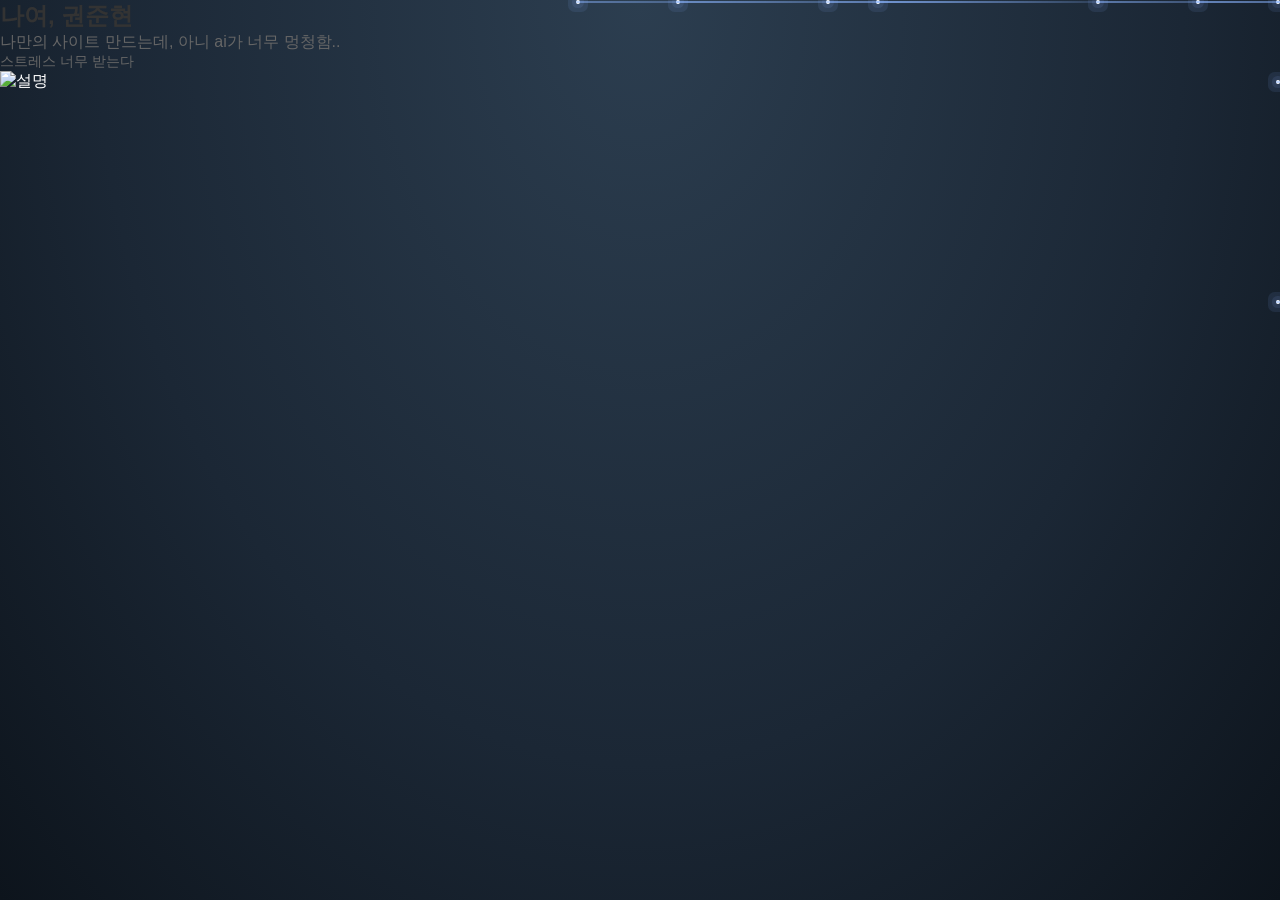
==== index.html @ 16dc2689 "Update index.html" ====
<!DOCTYPE html>
<html lang="ko">
<head>
  <meta charset="UTF-8">
  <meta name="viewport" content="width=device-width, initial-scale=1.0">
  <title>권준현 사이트</title>
  <link rel="stylesheet" href="style.css">
</head>
<body>

  <section id="star-bg">
    <span></span>
    <span></span>
    <span></span>
    <span></span>
    <span></span>
    <span></span>
    <span></span>
    <span></span>
    <span></span>
  </section>

  <div id="main-panel">
    <h2 style="color:#333;">나여, 권준현</h2>
    <p style="color:#666; font-size:16px;">나만의 사이트 만드는데, 아니 ai가 너무 멍청함..</p>
    <p style="color:#666; font-size:14px;">스트레스 너무 받는다</p>
  <img src="assets/images/test.png" alt="설명" class="test-img">
  </div>

  <script src="script.js"></script>
</body>
</html>
---- style.css ----
* {
  margin: 0;
  padding: 0;
  box-sizing: border-box;
}

body {
  background: radial-gradient(ellipse at top, #2c3e50 0%, #1b2735 60%, #0d141c 100%);
  background-repeat: no-repeat;
  background-attachment: fixed;
  background-size: cover;
  color: white;
  font-family: sans-serif;
  overflow: hidden;
  position: relative;
  min-height: 100vh;
}

/* ===== 별똥별 배경 (메뉴보다 아래, 화면 전체) ===== */
#star-bg {
  position: fixed;
  top: 0;
  left: 0;
  width: 100%;
  height: 100vh;
  z-index: 0;
}

#star-bg span {
  position: absolute;
  top: 50%;
  left: 50%;
  width: 4px;
  height: 4px;
  background: #fff;
  border-radius: 50%;
  box-shadow:
    0 0 0 4px rgba(138, 180, 255, 0.1),
    0 0 0 8px rgba(138, 180, 255, 0.1),
    0 0 20px rgba(138, 180, 255, 0.1);
  animation: shootingStar 3s linear infinite;
}

#star-bg span::before {
  content: '';
  position: absolute;
  top: 50%;
  transform: translateY(-50%);
  width: 300px;
  height: 1px;
  background: linear-gradient(90deg, #8ab4ff, transparent);
}

@keyframes shootingStar {
  0% {
    transform: rotate(315deg) translateX(0);
    opacity: 1;
  }
  70% {
    opacity: 1;
  }
  100% {
    transform: rotate(315deg) translateX(-1000px);
    opacity: 0;
  }
}

#star-bg span:nth-child(1) { top: 0; right: 0; left: initial; animation-delay: 0s; animation-duration: 1s; }
#star-bg span:nth-child(2) { top: 0; right: 80px; left: initial; animation-delay: 0.2s; animation-duration: 3s; }
#star-bg span:nth-child(3) { top: 80px; right: 0; left: initial; animation-delay: 0.4s; animation-duration: 2s; }
#star-bg span:nth-child(4) { top: 0; right: 180px; left: initial; animation-delay: 0.6s; animation-duration: 1.5s; }
#star-bg span:nth-child(5) { top: 0; right: 400px; left: initial; animation-delay: 0.8s; animation-duration: 2.5s; }
#star-bg span:nth-child(6) { top: 0; right: 600px; left: initial; animation-delay: 1s; animation-duration: 3s; }
#star-bg span:nth-child(7) { top: 300px; right: 0; left: initial; animation-delay: 1.2s; animation-duration: 1.75s; }
#star-bg span:nth-child(8) { top: 0; right: 700px; left: initial; animation-delay: 1.4s; animation-duration: 1.25s; }
#star-bg span:nth-child(9) { top: 0; right: 450px; left: initial; animation-delay: 2.75s; animation-duration: 2.75s; }

/* ===== 본문 콘텐츠는 배경 위에 오도록 ===== */
h1 {
  position: relative;
  z-index: 1;
  padding: 20px;
}

/* ===== 히트박스 (안 보이는 마우스 감지 전용) ===== */
#menu-hitbox {
  position: fixed;
  bottom: 0;
  left: 0;
  width: 260px;
  height: 160px;
  z-index: 1000;
  /* 디버깅용 */
  /*background: rgba(255, 0, 0, 0.3);
  border: 2px solid red;*/
}

#menu-hitbox.expanded {
  width: 290px;
  height: 300px;
}

/* ===== 패널 (실제 보이는 메뉴) ===== */
#menu-panel {
  position: fixed;
  bottom: 10px;
  left: 10px;
  display: flex;
  flex-direction: column;
  gap: 8px;
  padding: 12px;
  background: rgba(27, 39, 53, 0.95);
  border-radius: 8px;
  backdrop-filter: blur(10px);
  box-shadow: 0 4px 20px rgba(0, 0, 0, 0.5);
  min-width: 220px;
  z-index: 1001;
  opacity: 0;
  visibility: hidden;
}

#menu-panel.open {
  opacity: 1;
  visibility: visible;
}

/* ===== "🎵 음악 ▶" 한 줄 ===== */
.menu-header {
  color: white;
  font-family: sans-serif;
  font-size: 14px;
  font-weight: bold;
  cursor: pointer;
  padding: 6px 8px;
  border-radius: 4px;
  transition: background 0.2s;
  display: flex;
  align-items: center;
  justify-content: space-between;
  gap: 8px;
}

.menu-header:hover {
  background: rgba(255, 255, 255, 0.15);
}

.menu-header .arrow {
  transition: transform 0.2s;
  font-size: 10px;
}

.menu-header.open .arrow {
  transform: rotate(90deg);
}

/* ===== "(현재 곡 제목)" 한 줄 ===== */
.current-title {
  color: #8ab4ff;
  font-size: 13px;
  font-weight: bold;
  padding: 0 8px;
  white-space: nowrap;
  overflow: hidden;
  text-overflow: ellipsis;
}

/* ===== 서브메뉴 (곡 목록) ===== */
.submenu {
  display: none;
  flex-direction: column;
  gap: 4px;
  padding-left: 12px;
  margin-top: 4px;
}

.submenu.open {
  display: flex;
}

.submenu .song-item {
  color: white;
  font-family: sans-serif;
  font-size: 12px;
  cursor: pointer;
  padding: 6px 8px;
  border-radius: 4px;
  transition: background 0.2s;
  white-space: nowrap;
  overflow: hidden;
  text-overflow: ellipsis;
}

.submenu .song-item:hover {
  background: rgba(255, 255, 255, 0.15);
}

.submenu .song-item.active {
  color: #8ab4ff;
  font-weight: bold;
}

/* ===== 볼륨 슬라이더 ===== */
.volume-row {
  display: flex;
  align-items: center;
  gap: 8px;
  padding: 6px 8px;
  margin-top: 4px;
}

.volume-row .vol-icon {
  font-size: 14px;
  color: white;
}

.volume-row input[type="range"] {
  flex: 1;
  accent-color: #5f91ff;
  cursor: pointer;
  height: 4px;
}
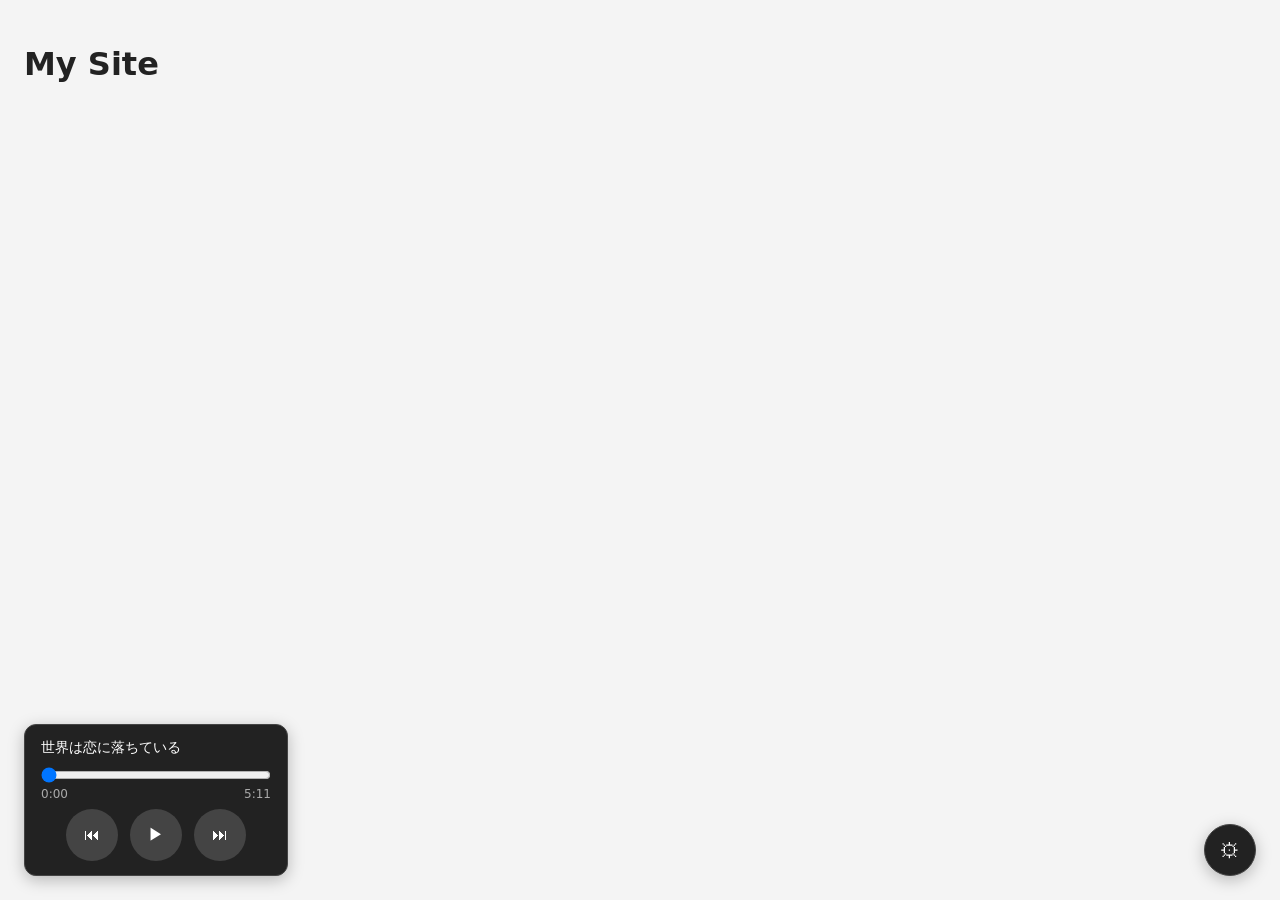
==== commit 90fe27d3: "Add files via upload" ====
--- a/index.html
+++ b/index.html
@@ -2,31 +2,54 @@
 <html lang="ko">
 <head>
   <meta charset="UTF-8">
-  <meta name="viewport" content="width=device-width, initial-scale=1.0">
-  <title>권준현 사이트</title>
-  <link rel="stylesheet" href="style.css">
+  <meta name="viewport" content="width=device-width, initial-scale=1">
+  <title>My Site</title>
+  <link rel="stylesheet" href="css/base.css">
+  <link rel="stylesheet" href="css/music-player.css">
+  <link rel="stylesheet" href="css/settings-menu.css">
+  <link rel="stylesheet" href="css/animations.css">
 </head>
 <body>
 
-  <section id="star-bg">
-    <span></span>
-    <span></span>
-    <span></span>
-    <span></span>
-    <span></span>
-    <span></span>
-    <span></span>
-    <span></span>
-    <span></span>
+  <main>
+    <h1>My Site</h1>
+  </main>
+
+  <!-- 음악 플레이어 (왼쪽 아래) -->
+  <section class="player" aria-label="음악 플레이어">
+    <p class="player-title" id="title">불러오는 중…</p>
+    <input class="player-seek" id="seek" type="range" min="0" max="100" value="0" step="0.1" aria-label="재생 위치">
+    <div class="player-time">
+      <span id="current">0:00</span>
+      <span id="duration">0:00</span>
+    </div>
+    <div class="player-buttons">
+      <button id="prev" type="button" aria-label="이전 곡">⏮</button>
+      <button id="play" type="button" aria-label="재생">▶</button>
+      <button id="next" type="button" aria-label="다음 곡">⏭</button>
+    </div>
+    <audio id="audio" preload="metadata"></audio>
   </section>
 
-  <div id="main-panel">
-    <h2 style="color:#333;">나여, 권준현</h2>
-    <p style="color:#666; font-size:16px;">나만의 사이트 만드는데, 아니 ai가 너무 멍청함..</p>
-    <p style="color:#666; font-size:14px;">스트레스 너무 받는다</p>
-  <img src="assets/images/test.png" alt="설명" class="test-img">
+  <!-- 설정 메뉴 (오른쪽 아래) -->
+  <div class="settings">
+    <!-- 열림/닫힘은 JS가 .visible 클래스를 붙였다 떼서 처리함. hidden 속성은 쓰지 말 것 -->
+    <div class="settings-panel" id="settings-panel">
+      <h2 class="settings-heading">설정</h2>
+
+      <div class="settings-row">
+        <label class="settings-label" for="volume">
+          <span>볼륨</span>
+          <span class="settings-value" id="volume-value">80%</span>
+        </label>
+        <input class="settings-range" id="volume" type="range" min="0" max="100" value="80" step="1">
+      </div>
+    </div>
+
+    <button class="settings-toggle" id="settings-toggle" type="button" aria-label="설정" aria-expanded="false" aria-controls="settings-panel">⚙</button>
   </div>
 
-  <script src="script.js"></script>
+  <script src="js/music-player.js"></script>
+  <script src="js/settings-menu.js"></script>
 </body>
 </html>
--- a/css/base.css
+++ b/css/base.css
@@ -0,0 +1,46 @@
+/* 사이트 전체 공통 스타일 + 모든 파일이 함께 쓰는 값(변수) */
+:root {
+  /* 크기·간격: 화면 크기에 따라 자동으로 늘고 줄어듦 */
+  --edge: clamp(0.75rem, 2vw, 1.5rem);      /* 화면 가장자리 여백 */
+  --gap: 0.75rem;                            /* 요소 사이 간격 */
+  --btn-size: clamp(2.75rem, 6vw, 3.25rem);  /* 둥근 버튼 크기 */
+  --panel-width: 16.5rem;                    /* 박스 최대 너비 */
+  --panel-pad: 0.875rem 1rem;
+  --radius: 0.75rem;
+
+  /* 글자 크기 */
+  --font-sm: 0.75rem;
+  --font-md: 0.875rem;
+
+  /* 색상 */
+  --bg-page: #f4f4f4;
+  --text-page: #222;
+  --bg-panel: #222;
+  --border-panel: #444;
+  --text-panel: #fff;
+  --text-muted: #aaa;
+  --bg-control: #444;
+  --bg-control-hover: #666;
+  --shadow: 0 0.25rem 1rem rgba(0, 0, 0, 0.25);
+
+  /* 애니메이션 (css/animations.css에서 사용) */
+  --anim-duration: 0.5s;                        /* 재생 시간 */
+  --anim-duration-fast: 0.25s;                  /* 열고 닫는 UI(.visible 토글)용 짧은 시간 */
+  --anim-delay: 0s;                             /* 시작 전 대기 시간 */
+  --anim-ease: cubic-bezier(0.32, 0.72, 0, 1);  /* 빠르게 시작해 부드럽게 멈춤 (애플 느낌) */
+  --float-distance: 1rem;                       /* 떠오르기 이동 거리 */
+  --slide-distance: 3rem;                       /* 슬라이드 이동 거리 */
+  --scale-from: 0.92;                           /* 커지기 시작 크기 (1이 원래 크기) */
+}
+
+body {
+  margin: 0;
+  min-height: 100vh;
+  font-family: system-ui, "Apple SD Gothic Neo", "Malgun Gothic", sans-serif;
+  background: var(--bg-page);
+  color: var(--text-page);
+}
+
+main {
+  padding: var(--edge);
+}
--- a/css/music-player.css
+++ b/css/music-player.css
@@ -0,0 +1,66 @@
+/* 음악 플레이어 박스: 왼쪽 아래 (여백은 화면 크기에 맞춰 자동 조절) */
+.player {
+  position: fixed;
+  left: max(var(--edge), env(safe-area-inset-left));
+  bottom: max(var(--edge), env(safe-area-inset-bottom));
+  /* 좁은 화면에서는 오른쪽 설정 버튼과 겹치지 않도록 너비가 줄어듦 */
+  width: min(var(--panel-width), calc(100vw - 2 * var(--edge) - var(--btn-size) - var(--gap)));
+  padding: var(--panel-pad);
+  box-sizing: border-box;
+  background: var(--bg-panel);
+  color: var(--text-panel);
+  border: 1px solid var(--border-panel);
+  border-radius: var(--radius);
+  box-shadow: var(--shadow);
+}
+
+.player-title {
+  margin: 0 0 0.625rem;
+  font-size: var(--font-md);
+  white-space: nowrap;
+  overflow: hidden;
+  text-overflow: ellipsis;
+}
+
+.player-seek {
+  display: block;
+  width: 100%;
+  margin: 0;
+  cursor: pointer;
+}
+
+.player-time {
+  display: flex;
+  justify-content: space-between;
+  margin-top: 0.25rem;
+  font-size: var(--font-sm);
+  color: var(--text-muted);
+}
+
+.player-buttons {
+  display: flex;
+  justify-content: center;
+  gap: var(--gap);
+  margin-top: 0.5rem;
+}
+
+.player-buttons button {
+  width: var(--btn-size);
+  height: var(--btn-size);
+  border: 0;
+  border-radius: 50%;
+  background: var(--bg-control);
+  color: var(--text-panel);
+  font-size: 1rem;
+  cursor: pointer;
+}
+
+.player-buttons button:hover {
+  background: var(--bg-control-hover);
+}
+
+.player button:focus-visible,
+.player-seek:focus-visible {
+  outline: 2px solid var(--text-panel);
+  outline-offset: 2px;
+}
--- a/css/settings-menu.css
+++ b/css/settings-menu.css
@@ -0,0 +1,115 @@
+/* 설정 메뉴: 오른쪽 아래 (여백은 화면 크기에 맞춰 자동 조절) */
+.settings {
+  position: fixed;
+  right: max(var(--edge), env(safe-area-inset-right));
+  bottom: max(var(--edge), env(safe-area-inset-bottom));
+  z-index: 10;
+}
+
+/* 설정 열기 버튼 */
+.settings-toggle {
+  display: block;
+  width: var(--btn-size);
+  height: var(--btn-size);
+  margin-left: auto;
+  border: 1px solid var(--border-panel);
+  border-radius: 50%;
+  background: var(--bg-panel);
+  color: var(--text-panel);
+  font-size: 1.25rem;
+  cursor: pointer;
+  box-shadow: var(--shadow);
+}
+
+.settings-toggle:hover {
+  background: var(--bg-control);
+}
+
+/* 설정 패널 (버튼 위로 열림)
+   ※ 열림/닫힘 상태는 오직 ".visible" 클래스로만 제어한다. (JS: js/settings-menu.js)
+   ※ HTML의 hidden 속성(display:none)은 사용 금지. transition이 동작하지 않기 때문.
+   - 기본(닫힘): 투명 + 클릭 불가 + 살짝 아래로 내려가 있고 작음
+   - .visible(열림): 불투명 + 원래 위치/크기
+   - visibility를 함께 전환하는 이유: 닫힌 패널이 클릭/키보드 포커스를 가로채지 않게 하기 위함 */
+.settings-panel {
+  position: absolute;
+  right: 0;
+  bottom: calc(var(--btn-size) + var(--gap));
+  width: min(var(--panel-width), calc(100vw - 2 * var(--edge)));
+  padding: var(--panel-pad);
+  box-sizing: border-box;
+  background: var(--bg-panel);
+  color: var(--text-panel);
+  border: 1px solid var(--border-panel);
+  border-radius: var(--radius);
+  box-shadow: var(--shadow);
+
+  /* 닫힌 상태 */
+  opacity: 0;
+  visibility: hidden;
+  pointer-events: none;
+  transform: translateY(var(--float-distance)) scale(var(--scale-from));
+  transform-origin: bottom right;  /* 버튼 쪽 모서리를 기준으로 커짐/작아짐 */
+
+  /* 닫힐 때: 페이드가 끝난 뒤에 visibility를 숨김(지연) */
+  transition:
+    opacity var(--anim-duration-fast) var(--anim-ease),
+    transform var(--anim-duration-fast) var(--anim-ease),
+    visibility 0s linear var(--anim-duration-fast);
+}
+
+/* 열린 상태 */
+.settings-panel.visible {
+  opacity: 1;
+  visibility: visible;
+  pointer-events: auto;
+  transform: none;
+
+  /* 열릴 때: visibility는 즉시 보이게(지연 없음) */
+  transition:
+    opacity var(--anim-duration-fast) var(--anim-ease),
+    transform var(--anim-duration-fast) var(--anim-ease),
+    visibility 0s;
+}
+
+/* 사용자가 "동작 줄이기"를 켰다면 전환 없이 즉시 열고 닫음 */
+@media (prefers-reduced-motion: reduce) {
+  .settings-panel,
+  .settings-panel.visible {
+    transition: none;
+  }
+}
+
+.settings-heading {
+  margin: 0 0 var(--gap);
+  font-size: var(--font-md);
+}
+
+/* 설정 항목 한 줄. 새 설정은 이 틀을 복사해서 추가 */
+.settings-row + .settings-row {
+  margin-top: var(--gap);
+}
+
+.settings-label {
+  display: flex;
+  justify-content: space-between;
+  margin-bottom: 0.25rem;
+  font-size: var(--font-md);
+}
+
+.settings-value {
+  color: var(--text-muted);
+}
+
+.settings-range {
+  display: block;
+  width: 100%;
+  margin: 0;
+  cursor: pointer;
+}
+
+.settings-toggle:focus-visible,
+.settings-range:focus-visible {
+  outline: 2px solid var(--text-panel);
+  outline-offset: 2px;
+}
--- a/css/animations.css
+++ b/css/animations.css
@@ -0,0 +1,177 @@
+/* =====================================================
+   재사용 애니메이션 모음
+   -----------------------------------------------------
+   [기본 사용법]
+   애니메이션을 넣고 싶은 요소의 class에 이름을 추가합니다.
+     <div class="box anim-float-in">
+
+   [방향 바꾸기] 방향 클래스를 함께 추가합니다.
+     <div class="box anim-float-in from-top">
+
+   [속도/지연 바꾸기] 그 요소에만 적용하려면 style을 추가합니다.
+     <div class="box anim-float-in" style="--anim-duration: 1s; --anim-delay: 0.2s">
+
+   [전체 기본값 바꾸기] css/base.css 맨 위의 애니메이션 변수를 수정합니다.
+   ===================================================== */
+
+
+/* ---------- 1. 부드럽게 떠오르기 (anim-float-in) ----------
+   살짝만 이동하며 나타납니다. 기본: 아래에서 위로. */
+.anim-float-in {
+  --dir-x: 0;
+  --dir-y: 1;
+  animation: anim-float-in var(--anim-duration) var(--anim-ease) var(--anim-delay) backwards;
+}
+
+@keyframes anim-float-in {
+  from {
+    opacity: 0;
+    transform: translate(
+      calc(var(--dir-x) * var(--float-distance)),
+      calc(var(--dir-y) * var(--float-distance))
+    );
+  }
+  to {
+    opacity: 1;
+    transform: translate(0, 0);
+  }
+}
+
+
+/* ---------- 2. 살짝 커지며 나타나기 (anim-scale-in) ----------
+   조금 작은 크기에서 원래 크기로 커지며 나타납니다. (방향 없음) */
+.anim-scale-in {
+  animation: anim-scale-in var(--anim-duration) var(--anim-ease) var(--anim-delay) backwards;
+}
+
+@keyframes anim-scale-in {
+  from {
+    opacity: 0;
+    transform: scale(var(--scale-from));
+  }
+  to {
+    opacity: 1;
+    transform: scale(1);
+  }
+}
+
+
+/* ---------- 3. 슬라이드 (anim-slide-in) ----------
+   떠오르기보다 더 멀리서 들어옵니다. 기본: 위에서 아래로 내려옴.
+   아래에서 올라오게 하려면 from-bottom 을 함께 추가하세요. */
+.anim-slide-in {
+  --dir-x: 0;
+  --dir-y: -1;
+  animation: anim-slide-in var(--anim-duration) var(--anim-ease) var(--anim-delay) backwards;
+}
+
+@keyframes anim-slide-in {
+  from {
+    opacity: 0;
+    transform: translate(
+      calc(var(--dir-x) * var(--slide-distance)),
+      calc(var(--dir-y) * var(--slide-distance))
+    );
+  }
+  to {
+    opacity: 1;
+    transform: translate(0, 0);
+  }
+}
+
+
+/* ---------- 방향 클래스 (float, slide 공통) ----------
+   "어디에서 출발하는가"를 뜻합니다.
+   주의: 반드시 위의 애니메이션 정의보다 아래에 있어야 적용됩니다. */
+.from-top    { --dir-x: 0;  --dir-y: -1; }  /* 위에서 내려옴 */
+.from-bottom { --dir-x: 0;  --dir-y: 1;  }  /* 아래에서 올라옴 */
+.from-left   { --dir-x: -1; --dir-y: 0;  }  /* 왼쪽에서 들어옴 */
+.from-right  { --dir-x: 1;  --dir-y: 0;  }  /* 오른쪽에서 들어옴 */
+
+
+/* =====================================================
+   사라지는 애니메이션 (anim-○○-out)
+   끝난 뒤에도 투명한 상태로 유지되며 클릭은 통과합니다.
+   방향 클래스는 "어디로 사라지는가"를 뜻하는 to-○○ 를 사용합니다.
+     예) <div class="anim-slide-out to-bottom">  (아래로 내려가며 사라짐)
+   ===================================================== */
+
+/* ---------- 4. 떠오르며 사라지기 (anim-float-out) ---------- 기본: 아래로 */
+.anim-float-out {
+  --dir-x: 0;
+  --dir-y: 1;
+  animation: anim-float-out var(--anim-duration) var(--anim-ease) var(--anim-delay) forwards;
+  pointer-events: none;
+}
+
+@keyframes anim-float-out {
+  from {
+    opacity: 1;
+    transform: translate(0, 0);
+  }
+  to {
+    opacity: 0;
+    transform: translate(
+      calc(var(--dir-x) * var(--float-distance)),
+      calc(var(--dir-y) * var(--float-distance))
+    );
+  }
+}
+
+/* ---------- 5. 작아지며 사라지기 (anim-scale-out) ---------- 방향 없음 */
+.anim-scale-out {
+  animation: anim-scale-out var(--anim-duration) var(--anim-ease) var(--anim-delay) forwards;
+  pointer-events: none;
+}
+
+@keyframes anim-scale-out {
+  from {
+    opacity: 1;
+    transform: scale(1);
+  }
+  to {
+    opacity: 0;
+    transform: scale(var(--scale-from));
+  }
+}
+
+/* ---------- 6. 슬라이드로 사라지기 (anim-slide-out) ---------- 기본: 위로 */
+.anim-slide-out {
+  --dir-x: 0;
+  --dir-y: -1;
+  animation: anim-slide-out var(--anim-duration) var(--anim-ease) var(--anim-delay) forwards;
+  pointer-events: none;
+}
+
+@keyframes anim-slide-out {
+  from {
+    opacity: 1;
+    transform: translate(0, 0);
+  }
+  to {
+    opacity: 0;
+    transform: translate(
+      calc(var(--dir-x) * var(--slide-distance)),
+      calc(var(--dir-y) * var(--slide-distance))
+    );
+  }
+}
+
+/* ---------- 사라지는 방향 클래스 (float-out, slide-out 공통) ----------
+   반드시 위의 -out 정의보다 아래에 있어야 적용됩니다. */
+.to-top    { --dir-x: 0;  --dir-y: -1; }  /* 위로 사라짐 */
+.to-bottom { --dir-x: 0;  --dir-y: 1;  }  /* 아래로 사라짐 */
+.to-left   { --dir-x: -1; --dir-y: 0;  }  /* 왼쪽으로 사라짐 */
+.to-right  { --dir-x: 1;  --dir-y: 0;  }  /* 오른쪽으로 사라짐 */
+
+
+/* ---------- 움직임 줄이기 설정 존중 ----------
+   사용자가 기기에서 "동작 줄이기"를 켰다면 애니메이션 없이 바로 표시합니다. */
+@media (prefers-reduced-motion: reduce) {
+  [class*="anim-"] {
+    animation: none;
+  }
+  [class*="anim-"][class*="-out"] {   /* ← 이 3줄 추가 */
+    opacity: 0;
+  }
+}
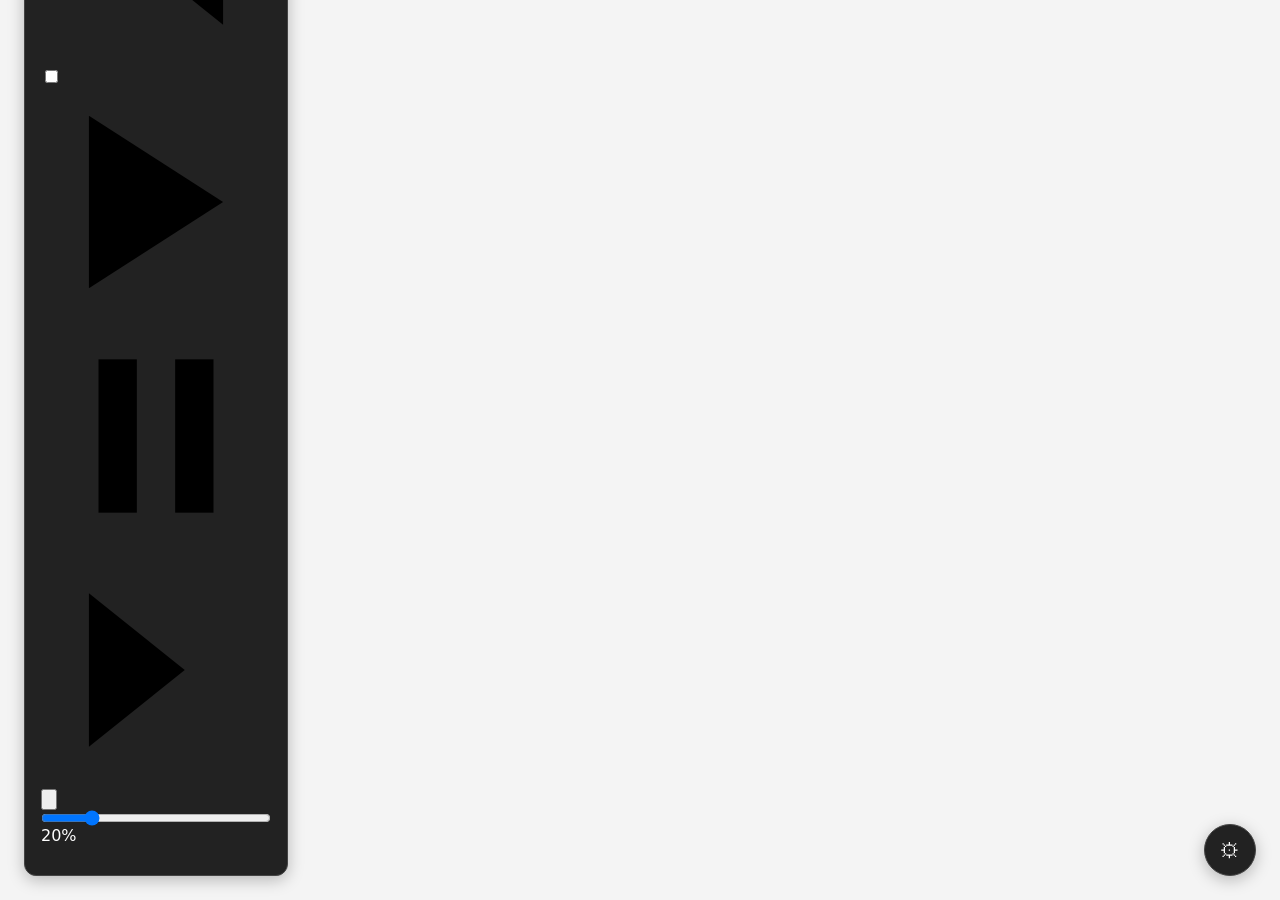
==== commit 148a4f3f: "Update index.html" ====
--- a/index.html
+++ b/index.html
@@ -3,33 +3,146 @@
 <head>
   <meta charset="UTF-8">
   <meta name="viewport" content="width=device-width, initial-scale=1">
-  <title>My Site</title>
+  <title>its1jun</title>
   <link rel="stylesheet" href="css/base.css">
   <link rel="stylesheet" href="css/music-player.css">
   <link rel="stylesheet" href="css/settings-menu.css">
   <link rel="stylesheet" href="css/animations.css">
+  <link rel="stylesheet" href="css/Shooting-stars.css">
 </head>
 <body>
 
   <main>
-    <h1>My Site</h1>
+    <h1>나여, 權晙賢</h1>
   </main>
 
-  <!-- 음악 플레이어 (왼쪽 아래) -->
-  <section class="player" aria-label="음악 플레이어">
-    <p class="player-title" id="title">불러오는 중…</p>
-    <input class="player-seek" id="seek" type="range" min="0" max="100" value="0" step="0.1" aria-label="재생 위치">
-    <div class="player-time">
-      <span id="current">0:00</span>
-      <span id="duration">0:00</span>
+  <!-- LP판 그림: 한 번만 정의하고 아래에서 <use href="#record-art"> 로 재사용 -->
+  <svg width="0" height="0" style="position:absolute" aria-hidden="true">
+    <symbol id="record-art" viewBox="0 0 128 128">
+      <!-- 검은 판: 바깥 원 -->
+      <circle cx="64" cy="64" r="64" fill="#675D50"></circle>
+      <!-- 안쪽 링: 위/아래는 크림색, 좌/우는 갈색 (회전이 눈에 보이게 함) -->
+      <g fill="none" stroke-width="3">
+        <path d="M31.5 31.5 A46 46 0 0 1 96.5 31.5" stroke="#F3DEBA"></path>
+        <path d="M31.5 96.5 A46 46 0 0 0 96.5 96.5" stroke="#F3DEBA"></path>
+        <path d="M31.5 31.5 A46 46 0 0 0 31.5 96.5" stroke="#675D50"></path>
+        <path d="M96.5 31.5 A46 46 0 0 1 96.5 96.5" stroke="#675D50"></path>
+      </g>
+      <!-- 가운데 라벨 -->
+      <circle cx="64" cy="64" r="30" fill="#F3DEBA"></circle>
+    </symbol>
+  </svg>
+
+  <!-- 음악 플레이어 (왼쪽 아래). 원본: Uiverse.io by hoshikawamaki 를 일반 CSS로 옮긴 것
+       스타일: css/music-player.css / 동작: js/music-player.js
+       JS가 사용하는 id: player, title, title-track, title-text, title-clone, seek, current, duration,
+                         prev, next, playStatus, menu-btn, volume-btn, volume, volume-value, audio
+       상태 클래스(JS가 #player 에 붙였다 뗌): .expanded(펼침) / .is-playing(재생 중) / .volume-open(볼륨 바 열림)
+       클릭으로 펼침/접힘: data-player-toggle 이 붙은 두 요소(위쪽 LP판 / 곡 정보 줄)뿐 -->
+  <div class="player" id="player">
+
+    <!-- 위쪽 LP판 (접힌 상태에서만 보임). 클릭하면 펼쳐짐 -->
+    <div class="player-record-top" data-player-toggle role="button" tabindex="0"
+         aria-expanded="false" aria-label="플레이어 펼치기">
+      <svg class="record-art record-art-lg anim-spin" viewBox="0 0 128 128"><use href="#record-art"></use></svg>
+      <div class="record-hole record-hole-lg"></div>
     </div>
-    <div class="player-buttons">
-      <button id="prev" type="button" aria-label="이전 곡">⏮</button>
-      <button id="play" type="button" aria-label="재생">▶</button>
-      <button id="next" type="button" aria-label="다음 곡">⏭</button>
+
+    <div class="player-card">
+
+      <!-- 1행: 안쪽 LP판 + 곡 제목 (펼쳤을 때만 보임). 클릭하면 접힘 -->
+      <div class="player-info" data-player-toggle role="button" tabindex="-1"
+           aria-expanded="false" aria-label="플레이어 접기">
+        <div class="player-info-record">
+          <svg class="record-art record-art-sm" viewBox="0 0 128 128"><use href="#record-art"></use></svg>
+          <div class="record-hole record-hole-sm"></div>
+        </div>
+        <div class="player-info-text">
+          <!-- 제목: 바깥 상자(#title)가 넘친 글씨를 가리고, 안의 track 이 왼쪽으로 흐른다.
+               title-clone 은 끊김 없이 이어 보이게 하는 복제본이다. (JS가 같은 글씨를 채움) -->
+          <p class="player-title" id="title">
+            <span class="player-title-track" id="title-track">
+              <span id="title-text">Music Name</span>
+              <span id="title-clone" aria-hidden="true"></span>
+            </span>
+          </p>
+        </div>
+      </div>
+
+      <!-- 2행: 재생 바 (시간 표시는 펼쳤을 때만 보임) -->
+      <div class="player-seekrow">
+        <span class="player-time player-time-start" id="current">0:00</span>
+        <input class="player-seek" id="seek" type="range" min="0" max="100" value="0" step="0.1" aria-label="재생 위치">
+        <span class="player-time player-time-end" id="duration">0:00</span>
+      </div>
+
+      <!-- 3행: 버튼들 -->
+      <div class="player-controls">
+
+        <!-- 노래 메뉴 (펼쳤을 때만 보임). 누르면 아래에 노래 목록이 열리고 닫힘 -->
+        <button class="player-btn player-btn-side player-btn-menu" id="menu-btn" type="button"
+                aria-label="노래 목록" aria-expanded="false" aria-controls="player-list">
+          <svg class="icon-muted" viewBox="0 0 24 24">
+            <line x1="8" y1="6" x2="21" y2="6"></line>
+            <line x1="8" y1="12" x2="21" y2="12"></line>
+            <line x1="8" y1="18" x2="21" y2="18"></line>
+            <line x1="3" y1="6" x2="3.01" y2="6"></line>
+            <line x1="3" y1="12" x2="3.01" y2="12"></line>
+            <line x1="3" y1="18" x2="3.01" y2="18"></line>
+          </svg>
+        </button>
+
+        <!-- 이전 곡 -->
+        <div class="player-btn" id="prev">
+          <svg viewBox="0 0 24 24">
+            <polygon points="19 20 9 12 19 4 19 20"></polygon>
+            <line x1="5" y1="19" x2="5" y2="5"></line>
+          </svg>
+        </div>
+
+        <!-- 재생/일시정지: 체크박스가 켜지면 일시정지 아이콘이 보임 -->
+        <label class="player-btn" for="playStatus">
+          <input class="player-check" type="checkbox" id="playStatus">
+          <svg class="icon-play" viewBox="0 0 24 24">
+            <polygon points="5 3 19 12 5 21 5 3"></polygon>
+          </svg>
+          <svg class="icon-pause" viewBox="0 0 24 24">
+            <rect x="6" y="4" width="4" height="16"></rect>
+            <rect x="14" y="4" width="4" height="16"></rect>
+          </svg>
+        </label>
+
+        <!-- 다음 곡 -->
+        <div class="player-btn" id="next">
+          <svg viewBox="0 0 24 24">
+            <polygon points="5 4 15 12 5 20 5 4"></polygon>
+            <line x1="19" y1="5" x2="19" y2="19"></line>
+          </svg>
+        </div>
+
+        <!-- 볼륨 (펼쳤을 때만 보임). 누르면 아래에 볼륨 바가 열리고 닫힘 -->
+        <button class="player-btn player-btn-side player-btn-volume" id="volume-btn" type="button"
+                aria-label="볼륨 조절" aria-expanded="false" aria-controls="player-volume">
+          <svg class="icon-muted" viewBox="0 0 24 24">
+            <polygon points="11 5 6 9 2 9 2 15 6 15 11 19 11 5"></polygon>
+            <path d="M19.07 4.93a10 10 0 0 1 0 14.14M15.54 8.46a5 5 0 0 1 0 7.07"></path>
+          </svg>
+        </button>
+      </div>
+
+      <!-- 4행: 볼륨 바 (볼륨 버튼을 눌렀을 때만 보임) -->
+      <div class="player-volume" id="player-volume">
+        <input class="player-seek" id="volume" type="range" min="0" max="100" value="20" step="1" aria-label="볼륨">
+        <span class="player-volume-value" id="volume-value">20%</span>
+      </div>
+      <!-- 5행: 노래 목록 (노래 메뉴 버튼을 눌렀을 때만 보임). 항목은 JS가 playlist 로 채움 -->
+      <div class="player-list" id="player-list">
+        <ul id="playlist-items"></ul>
+      </div>
     </div>
+
     <audio id="audio" preload="metadata"></audio>
-  </section>
+  </div>
 
   <!-- 설정 메뉴 (오른쪽 아래) -->
   <div class="settings">
@@ -37,19 +150,17 @@
     <div class="settings-panel" id="settings-panel">
       <h2 class="settings-heading">설정</h2>
 
-      <div class="settings-row">
-        <label class="settings-label" for="volume">
-          <span>볼륨</span>
-          <span class="settings-value" id="volume-value">80%</span>
-        </label>
-        <input class="settings-range" id="volume" type="range" min="0" max="100" value="80" step="1">
-      </div>
+      <!-- 설정 항목이 생기면 여기에 <div class="settings-row">…</div> 를 추가 (볼륨은 플레이어에 있음) -->
     </div>
 
     <button class="settings-toggle" id="settings-toggle" type="button" aria-label="설정" aria-expanded="false" aria-controls="settings-panel">⚙</button>
   </div>
 
+<div class="bgx-shooting-stars" aria-hidden="true"></div>
+
   <script src="js/music-player.js"></script>
   <script src="js/settings-menu.js"></script>
+  <script src="js/shooting-stars.js"></script>
 </body>
 </html>
+
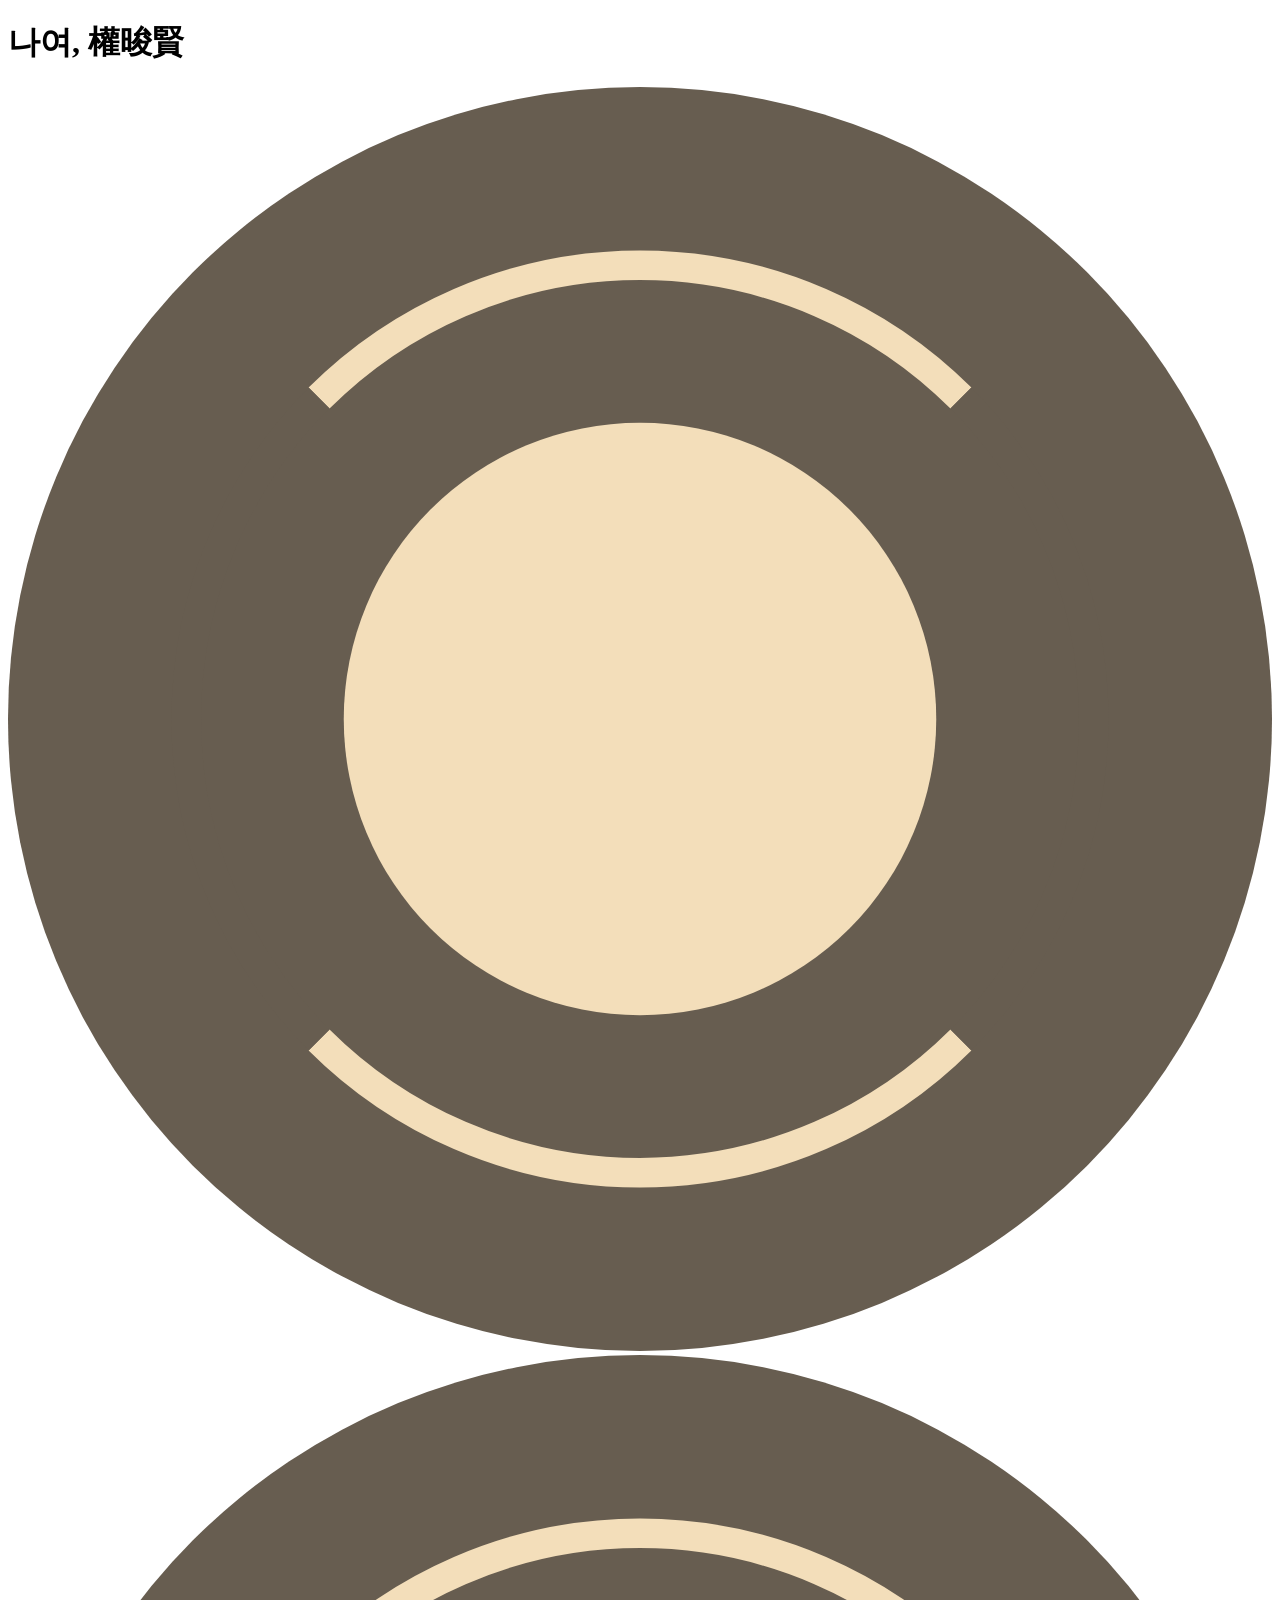
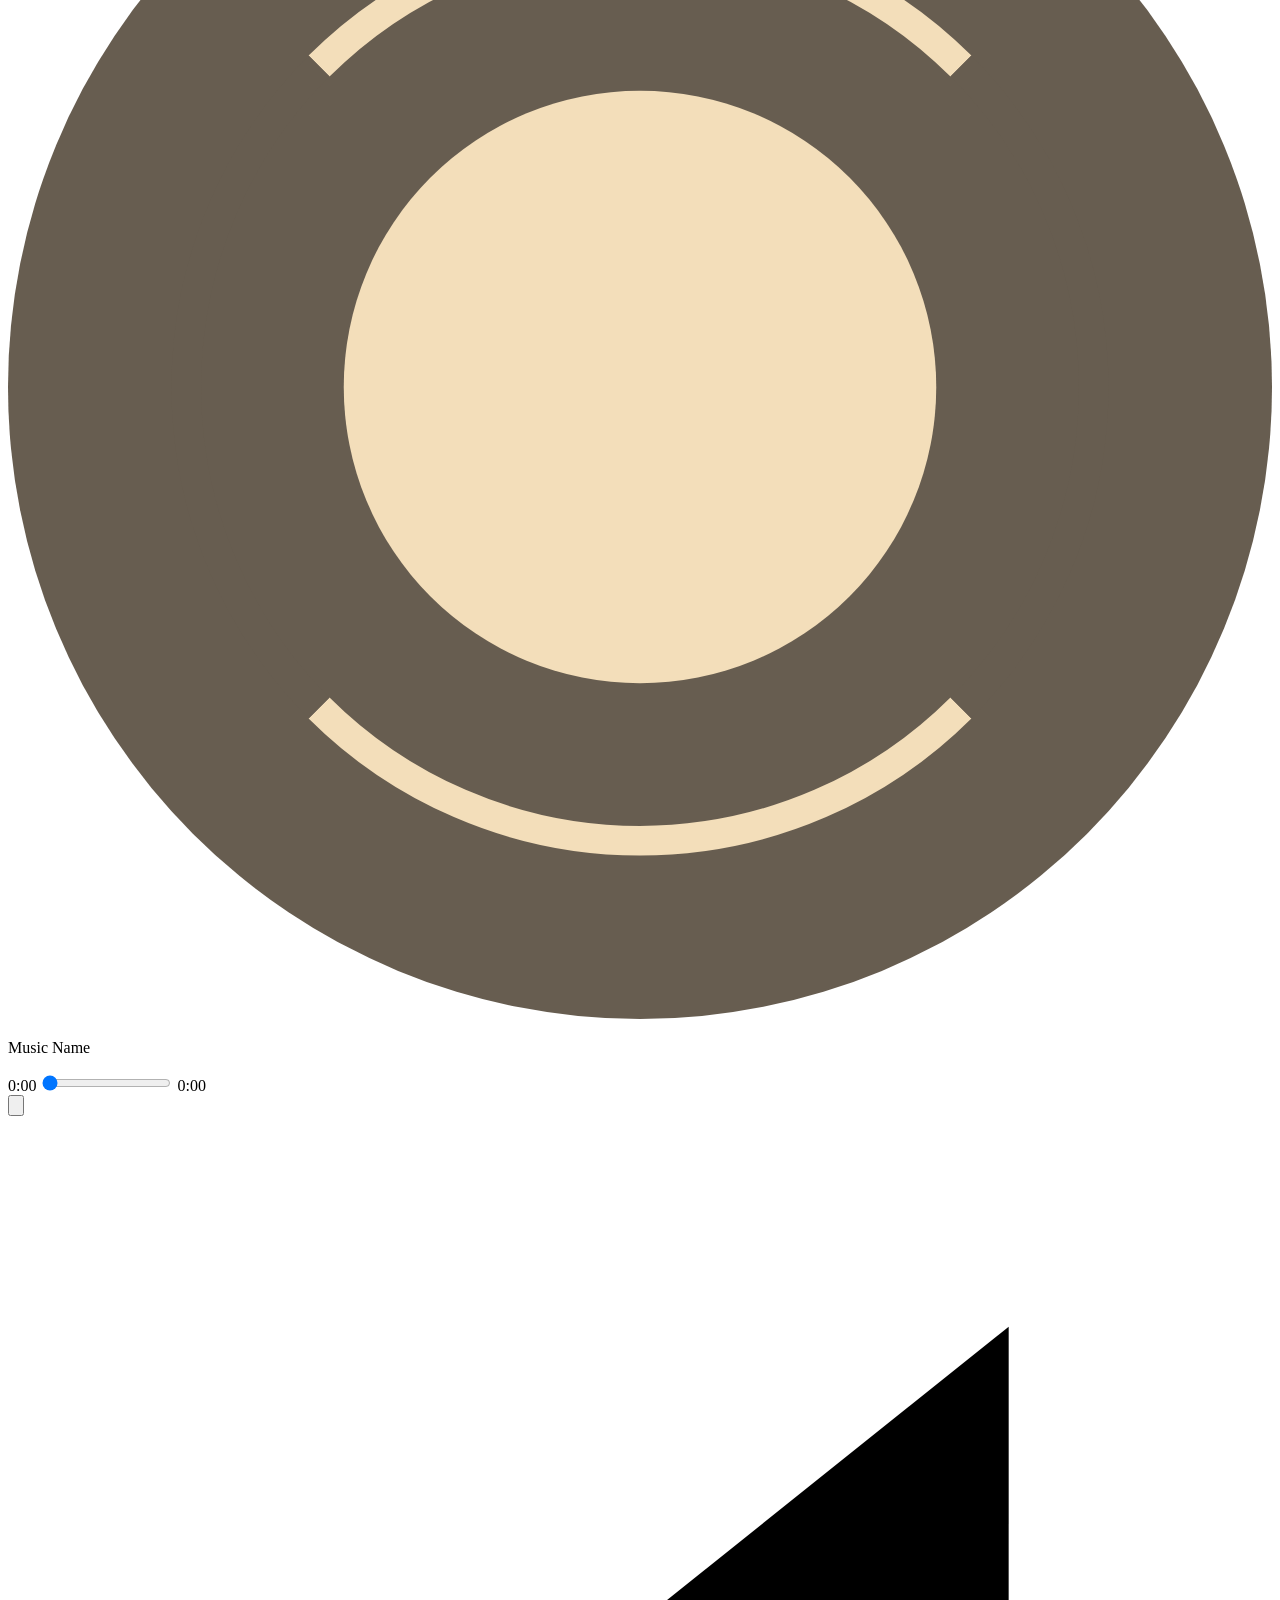
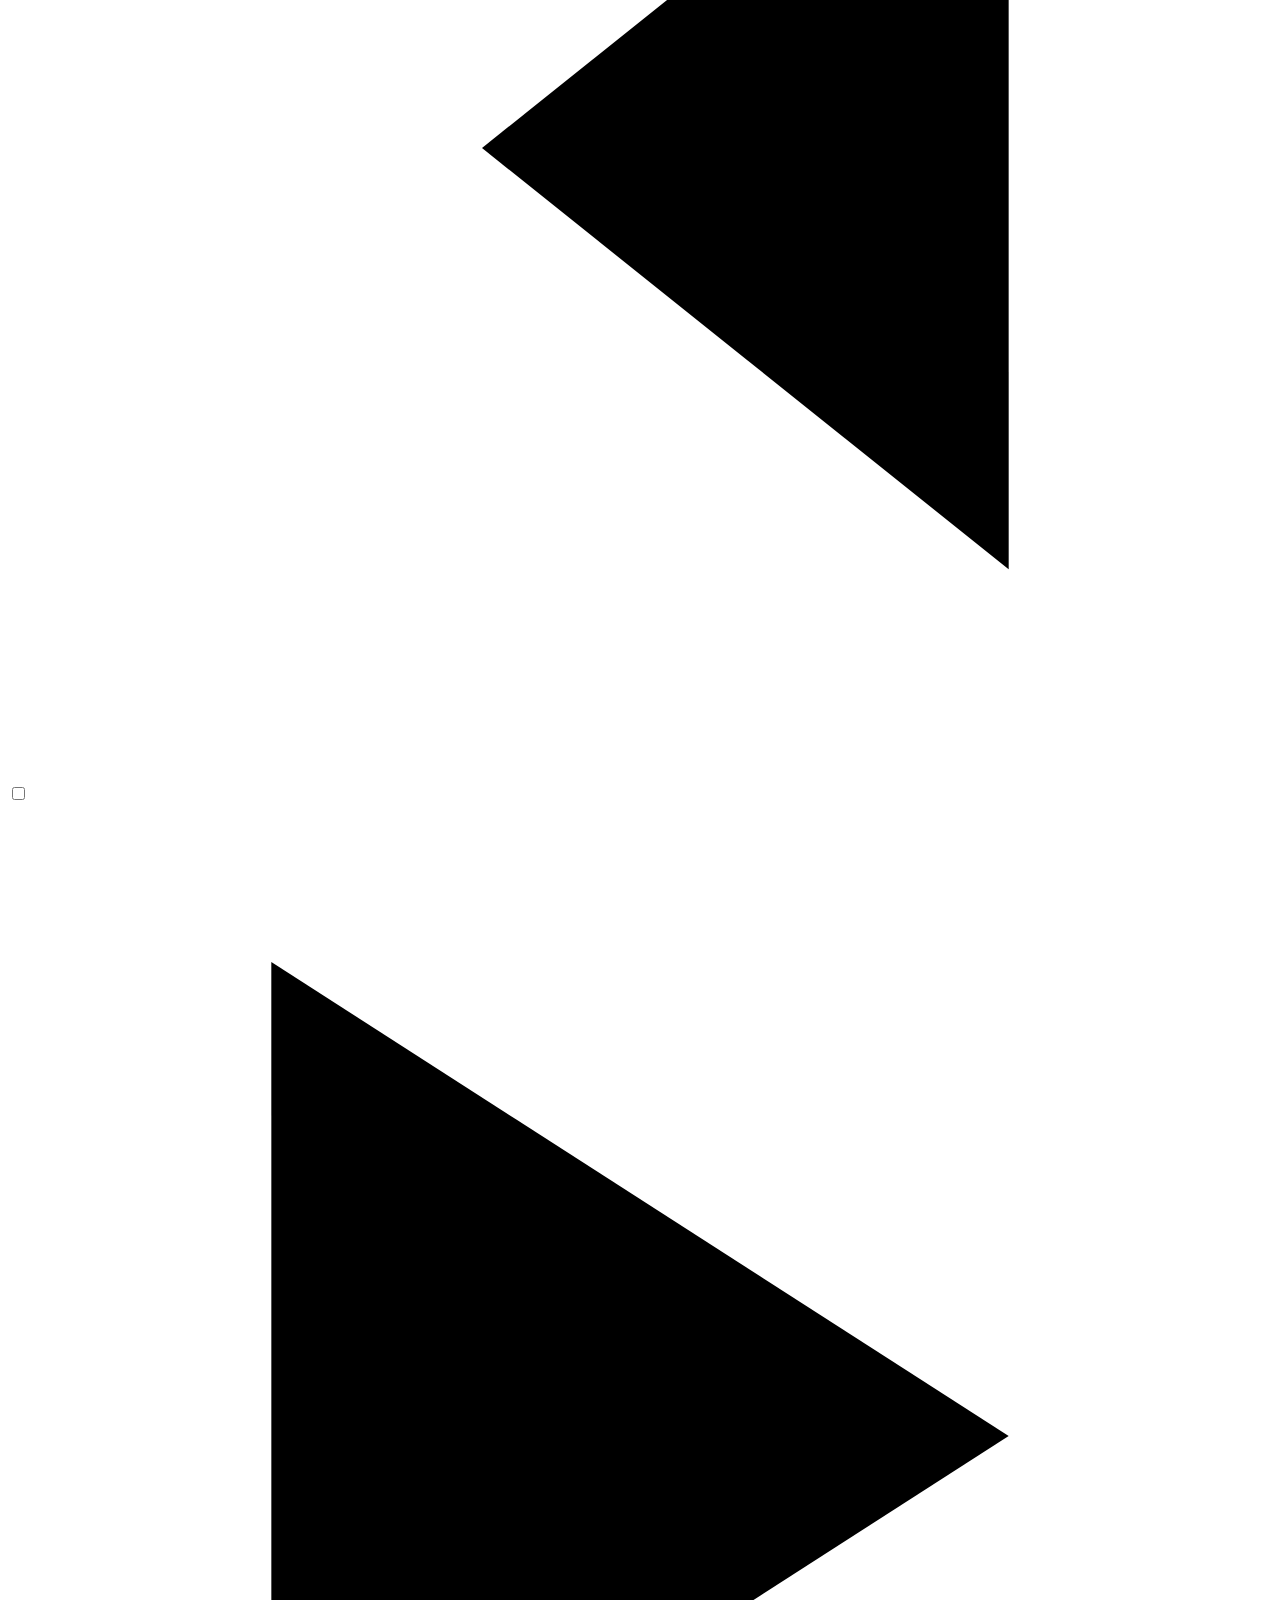
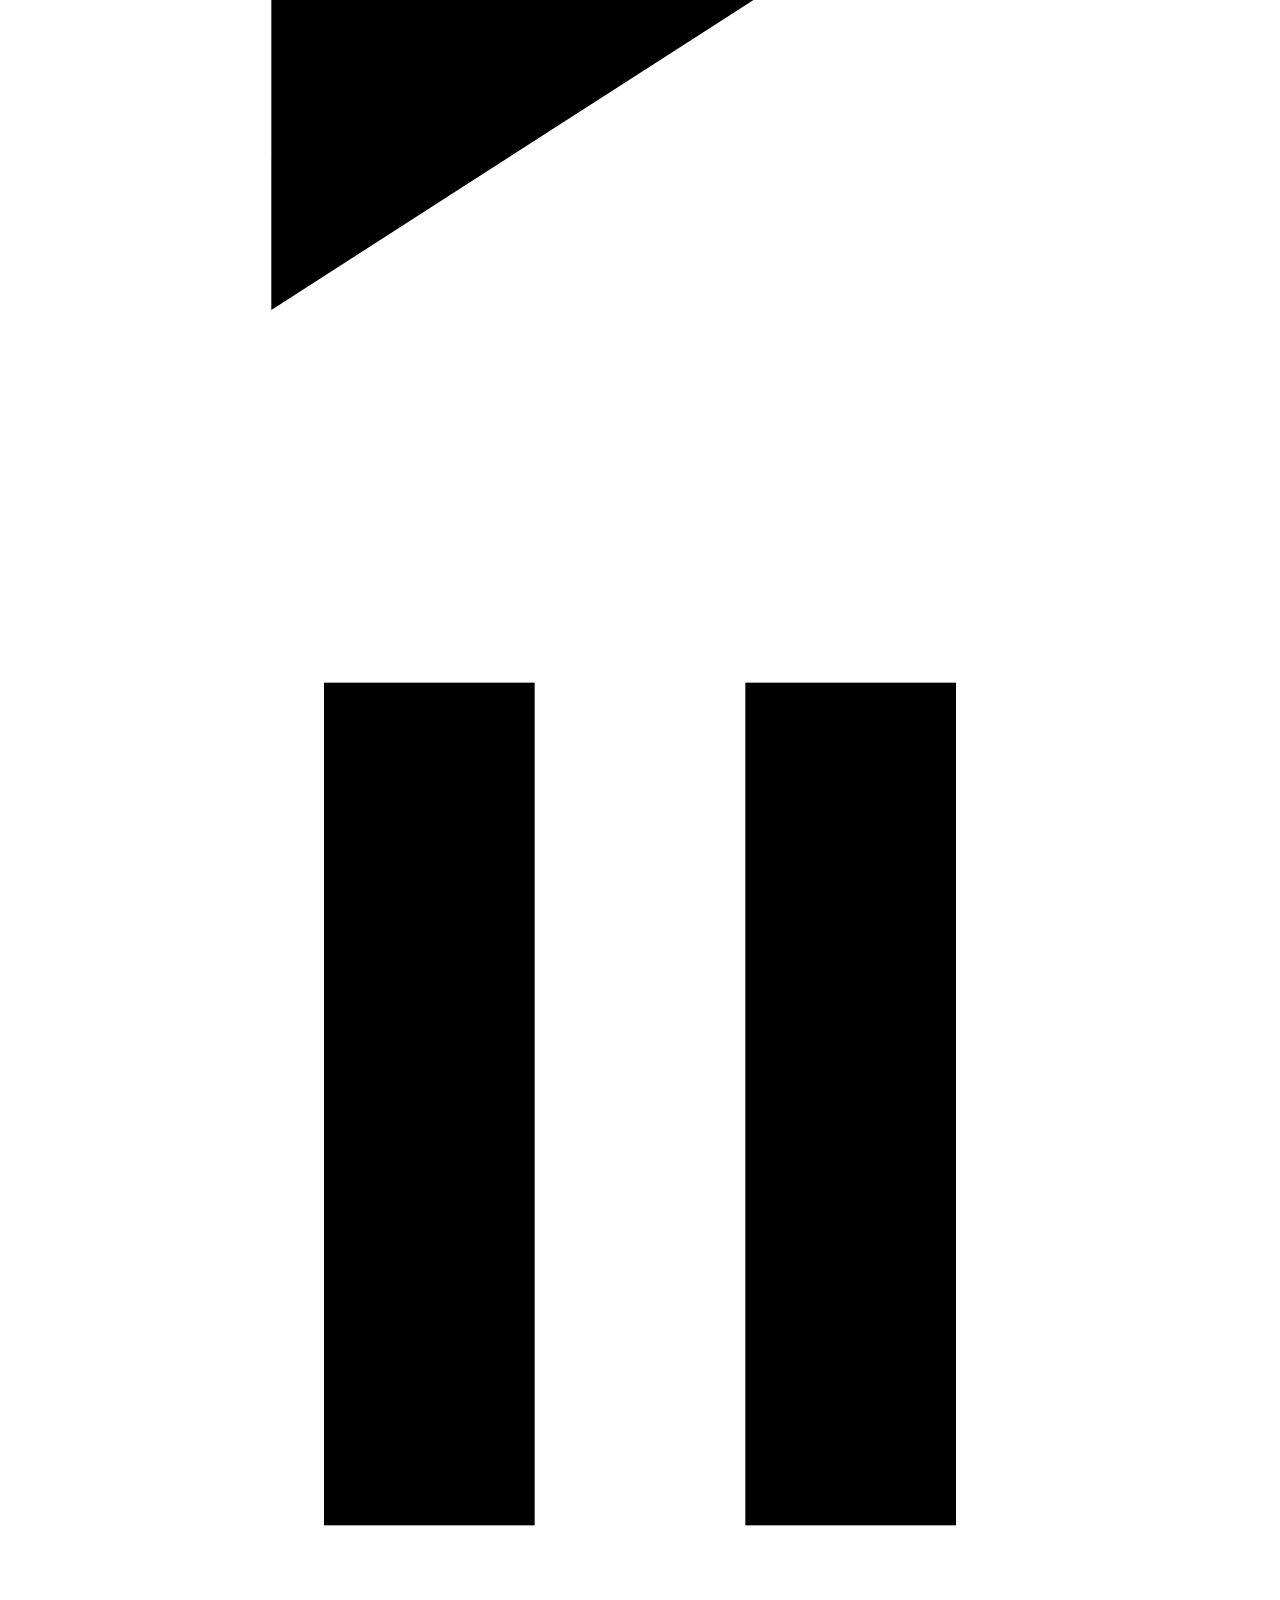
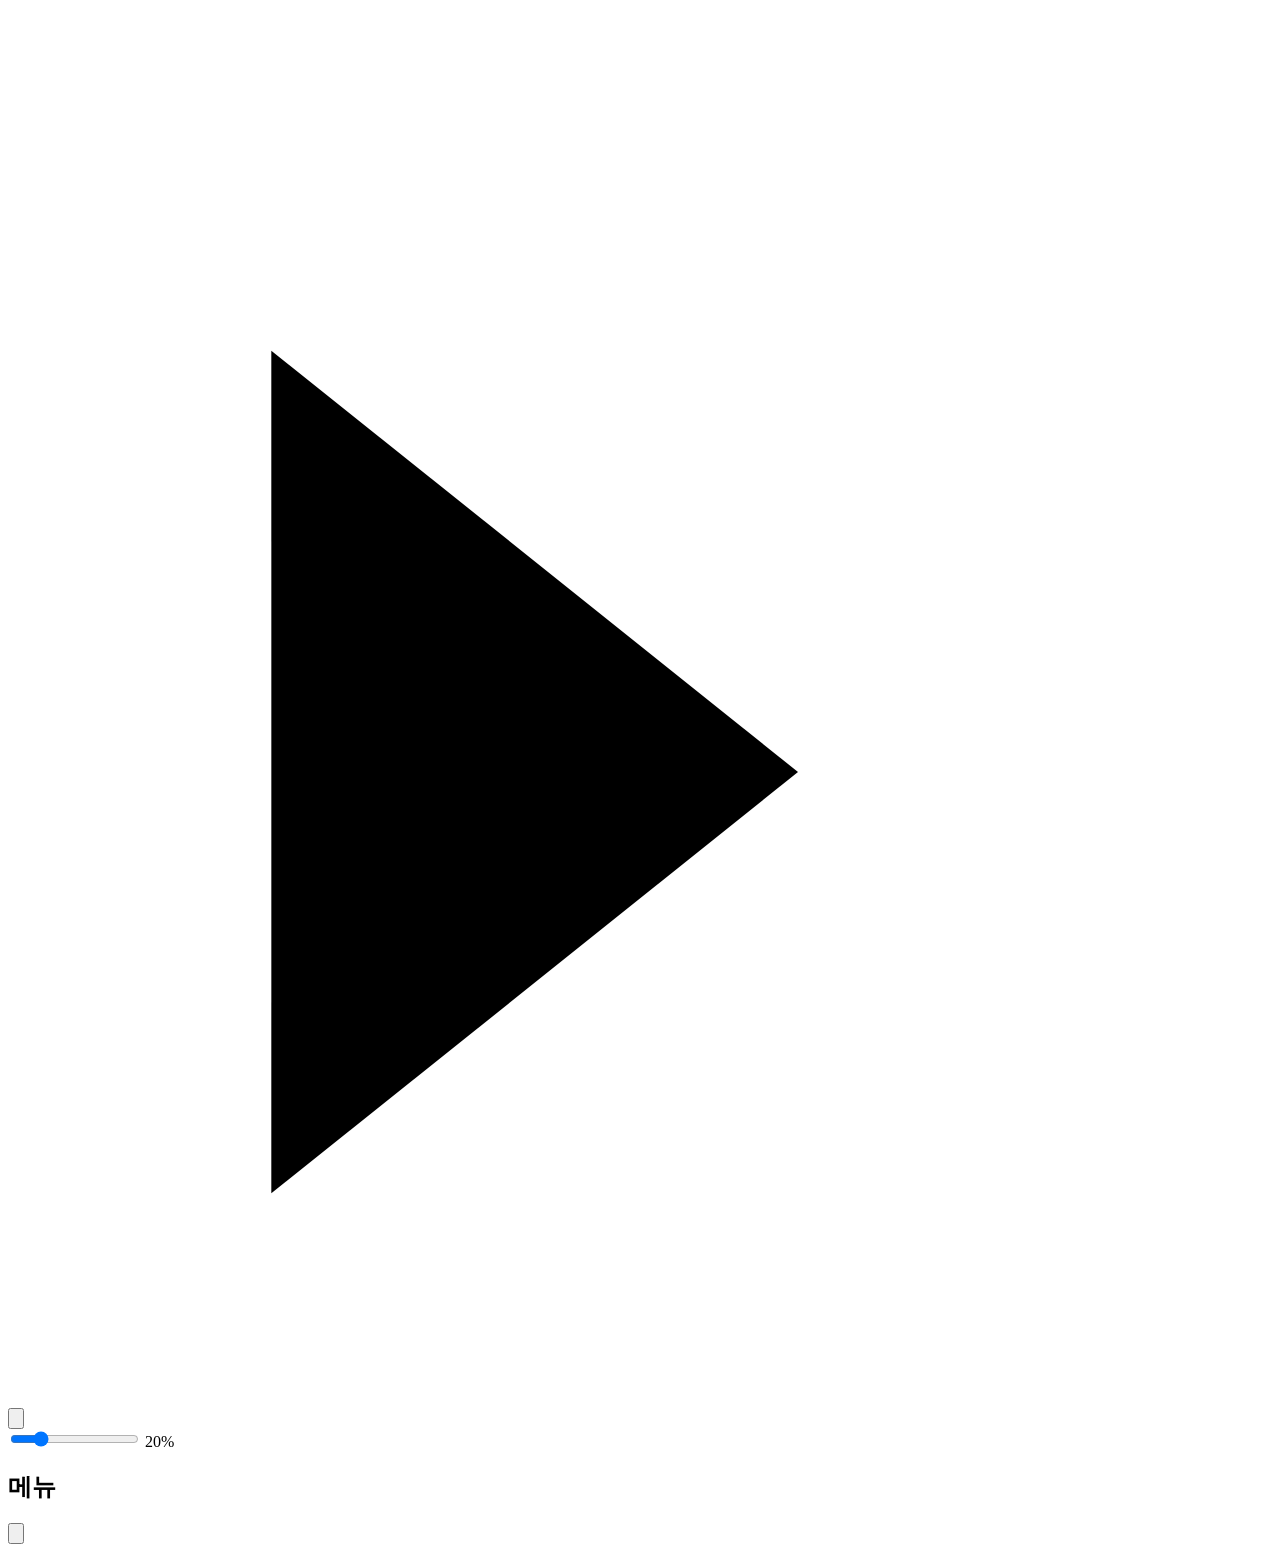
==== commit 17ba2baa: "Add files via upload" ====
--- a/index.html
+++ b/index.html
@@ -6,7 +6,7 @@
   <title>its1jun</title>
   <link rel="stylesheet" href="css/base.css">
   <link rel="stylesheet" href="css/music-player.css">
-  <link rel="stylesheet" href="css/settings-menu.css">
+  <link rel="stylesheet" href="css/site-menu.css">
   <link rel="stylesheet" href="css/animations.css">
   <link rel="stylesheet" href="css/Shooting-stars.css">
 </head>
@@ -36,7 +36,7 @@
   <!-- 음악 플레이어 (왼쪽 아래). 원본: Uiverse.io by hoshikawamaki 를 일반 CSS로 옮긴 것
        스타일: css/music-player.css / 동작: js/music-player.js
        JS가 사용하는 id: player, title, title-track, title-text, title-clone, seek, current, duration,
-                         prev, next, playStatus, menu-btn, volume-btn, volume, volume-value, audio
+                         prev, next, playStatus, list-btn, volume-btn, volume, volume-value, audio
        상태 클래스(JS가 #player 에 붙였다 뗌): .expanded(펼침) / .is-playing(재생 중) / .volume-open(볼륨 바 열림)
        클릭으로 펼침/접힘: data-player-toggle 이 붙은 두 요소(위쪽 LP판 / 곡 정보 줄)뿐 -->
   <div class="player" id="player">
@@ -66,6 +66,8 @@
               <span id="title-clone" aria-hidden="true"></span>
             </span>
           </p>
+          <!-- 아티스트: 펼쳤을 때만 보임. JS가 playlist 의 artist 를 채움 (없으면 빈 줄은 숨겨짐) -->
+          <p class="player-artist" id="artist"></p>
         </div>
       </div>
 
@@ -79,8 +81,8 @@
       <!-- 3행: 버튼들 -->
       <div class="player-controls">
 
-        <!-- 노래 메뉴 (펼쳤을 때만 보임). 누르면 아래에 노래 목록이 열리고 닫힘 -->
-        <button class="player-btn player-btn-side player-btn-menu" id="menu-btn" type="button"
+        <!-- 노래 목록 버튼 (펼쳤을 때만 보임). 누르면 아래에 노래 목록이 열리고 닫힘 -->
+        <button class="player-btn player-btn-side player-btn-list" id="list-btn" type="button"
                 aria-label="노래 목록" aria-expanded="false" aria-controls="player-list">
           <svg class="icon-muted" viewBox="0 0 24 24">
             <line x1="8" y1="6" x2="21" y2="6"></line>
@@ -135,7 +137,7 @@
         <input class="player-seek" id="volume" type="range" min="0" max="100" value="20" step="1" aria-label="볼륨">
         <span class="player-volume-value" id="volume-value">20%</span>
       </div>
-      <!-- 5행: 노래 목록 (노래 메뉴 버튼을 눌렀을 때만 보임). 항목은 JS가 playlist 로 채움 -->
+      <!-- 5행: 노래 목록 (노래 목록 버튼을 눌렀을 때만 보임). 항목은 JS가 playlist 로 채움 -->
       <div class="player-list" id="player-list">
         <ul id="playlist-items"></ul>
       </div>
@@ -144,22 +146,29 @@
     <audio id="audio" preload="metadata"></audio>
   </div>
 
-  <!-- 설정 메뉴 (오른쪽 아래) -->
-  <div class="settings">
+  <!-- 사이트 메뉴 (오른쪽 아래) -->
+  <div class="site-menu">
     <!-- 열림/닫힘은 JS가 .visible 클래스를 붙였다 떼서 처리함. hidden 속성은 쓰지 말 것 -->
-    <div class="settings-panel" id="settings-panel">
-      <h2 class="settings-heading">설정</h2>
+    <div class="site-menu-panel" id="site-menu-panel">
+      <h2 class="site-menu-heading">메뉴</h2>
 
-      <!-- 설정 항목이 생기면 여기에 <div class="settings-row">…</div> 를 추가 (볼륨은 플레이어에 있음) -->
+      <!-- 메뉴 항목이 생기면 여기에 <div class="site-menu-row">…</div> 를 추가 (볼륨은 플레이어에 있음) -->
     </div>
 
-    <button class="settings-toggle" id="settings-toggle" type="button" aria-label="설정" aria-expanded="false" aria-controls="settings-panel">⚙</button>
+    <button class="site-menu-toggle" id="site-menu-toggle" type="button" aria-label="메뉴" aria-expanded="false" aria-controls="site-menu-panel">
+      <!-- 메뉴 아이콘(가로줄 3개). 글자(⚙) 대신 SVG를 써서 기기마다 모양이 달라지지 않게 함 -->
+      <svg viewBox="0 0 24 24" aria-hidden="true">
+        <line x1="3" y1="6" x2="21" y2="6"></line>
+        <line x1="3" y1="12" x2="21" y2="12"></line>
+        <line x1="3" y1="18" x2="21" y2="18"></line>
+      </svg>
+    </button>
   </div>
 
 <div class="bgx-shooting-stars" aria-hidden="true"></div>
 
   <script src="js/music-player.js"></script>
-  <script src="js/settings-menu.js"></script>
+  <script src="js/site-menu.js"></script>
   <script src="js/shooting-stars.js"></script>
 </body>
 </html>
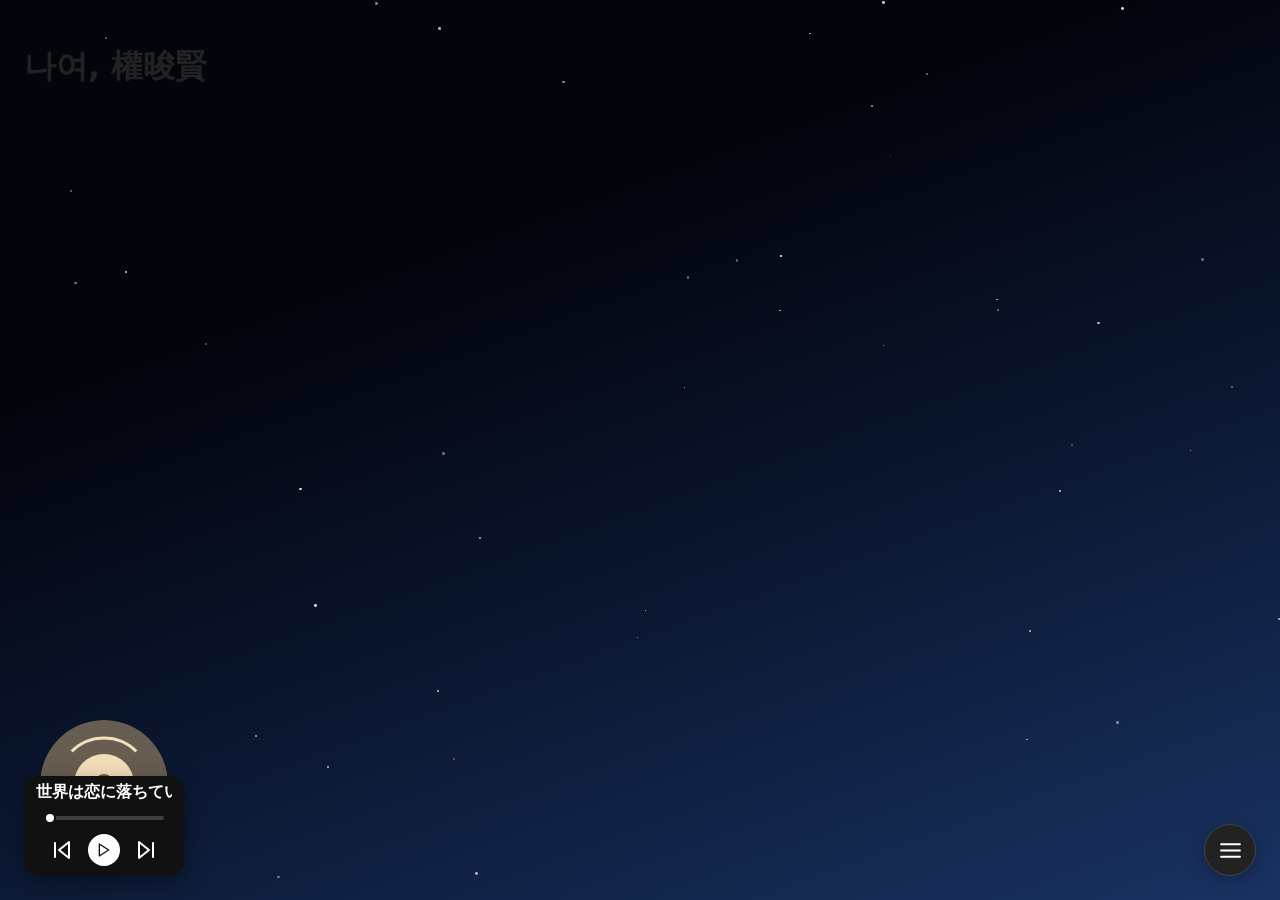
==== commit 62b781d0: "Update index.html" ====
--- a/index.html
+++ b/index.html
@@ -150,8 +150,25 @@
   <div class="site-menu">
     <!-- 열림/닫힘은 JS가 .visible 클래스를 붙였다 떼서 처리함. hidden 속성은 쓰지 말 것 -->
     <div class="site-menu-panel" id="site-menu-panel">
-      <h2 class="site-menu-heading">메뉴</h2>
-
+      <h2 class="site-menu-heading">Menu</h2>
+      <!-- 링크 모음: 아이콘을 누르면 새 탭으로 이동. href 를 내 주소로 바꿀 것. 빈 칸은 .site-menu-link-empty 한 줄 -->
+      <div class="site-menu-links">
+        <a class="site-menu-link" href="https://www.instagram.com/its1jun/" target="_blank" rel="noopener noreferrer" aria-label="Instagram">
+          <svg viewBox="0 0 24 24" aria-hidden="true">
+            <rect x="2" y="2" width="20" height="20" rx="5" ry="5"></rect>
+            <path d="M16 11.37A4 4 0 1 1 12.63 8 4 4 0 0 1 16 11.37z"></path>
+            <line x1="17.5" y1="6.5" x2="17.51" y2="6.5"></line>
+          </svg>
+        </a>
+        <a class="site-menu-link" href="https://www.youtube.com/channel/UCuUf0NNgPZ88D5F6w5DW98g" target="_blank" rel="noopener noreferrer" aria-label="YouTube">
+          <svg viewBox="0 0 24 24" aria-hidden="true">
+            <path d="M22.54 6.42a2.78 2.78 0 0 0-1.94-2C18.88 4 12 4 12 4s-6.88 0-8.6.46a2.78 2.78 0 0 0-1.94 2A29 29 0 0 0 1 11.75a29 29 0 0 0 .46 5.33A2.78 2.78 0 0 0 3.4 19c1.72.46 8.6.46 8.6.46s6.88 0 8.6-.46a2.78 2.78 0 0 0 1.94-2 29 29 0 0 0 .46-5.25 29 29 0 0 0-.46-5.33z"></path>
+            <polygon points="9.75 15.02 15.5 11.75 9.75 8.48 9.75 15.02"></polygon>
+          </svg>
+        </a>
+        <span class="site-menu-link site-menu-link-empty" aria-hidden="true"></span>
+        <span class="site-menu-link site-menu-link-empty" aria-hidden="true"></span>      
+      </div>
       <!-- 메뉴 항목이 생기면 여기에 <div class="site-menu-row">…</div> 를 추가 (볼륨은 플레이어에 있음) -->
     </div>
 
--- a/css/base.css
+++ b/css/base.css
@@ -0,0 +1,64 @@
+/* 사이트 전체 공통 스타일 + 모든 파일이 함께 쓰는 값(변수) */
+:root {
+  /* 크기·간격: 화면 크기에 따라 자동으로 늘고 줄어듦 */
+  --edge: clamp(0.75rem, 2vw, 1.5rem);      /* 화면 가장자리 여백 */
+  --gap: 0.75rem;                            /* 요소 사이 간격 */
+  --btn-size: clamp(2.75rem, 6vw, 3.25rem);  /* 둥근 버튼 크기 */
+  --panel-width: 16.5rem;                    /* 박스 최대 너비 */
+  --panel-pad: 0.875rem 1rem;
+  --radius: 0.75rem;
+
+  /* 글자 크기 */
+  --font-sm: 0.75rem;
+  --font-md: 0.875rem;
+  --font-lg: 1rem;
+
+  /* 색상 */
+  --bg-page: #f4f4f4;
+  --text-page: #222;
+  --bg-panel: #222;
+  --border-panel: #444;
+  --text-panel: #fff;
+  --text-muted: #aaa;
+  --bg-control: #444;
+  --bg-control-hover: #666;
+  --shadow: 0 0.25rem 1rem rgba(0, 0, 0, 0.25);
+
+  /* 애니메이션 (css/animations.css에서 사용) */
+  --anim-duration: 0.5s;                        /* 재생 시간 */
+  --anim-duration-fast: 0.25s;                  /* 열고 닫는 UI(.visible / .expanded 토글)용 짧은 시간 */
+  --anim-delay: 0s;                             /* 시작 전 대기 시간 */
+  --anim-ease: cubic-bezier(0.32, 0.72, 0, 1);  /* 빠르게 시작해 부드럽게 멈춤 (애플 느낌) */
+  --float-distance: 1rem;                       /* 떠오르기 이동 거리 */
+  --slide-distance: 3rem;                       /* 슬라이드 이동 거리 */
+  --scale-from: 0.92;                           /* 커지기 시작 크기 (1이 원래 크기) */
+  --spin-duration: 3s;                          /* LP판이 한 바퀴 도는 시간 (anim-spin) */
+
+  /* 펼침/접힘 전환 시간 (music-player.css에서 사용) */
+  --anim-duration-expand: 0.4s;
+
+  /* 음악 플레이어 색상 (css/music-player.css에서 사용) */
+  --player-dark: #675D50;           /* LP판 색 (LP 전용) */
+  --player-cream: #F3DEBA;          /* LP 라벨 색 (LP 전용) */
+  --player-card-bg: #111;           /* 카드 배경 */
+  --player-text: #fff;              /* 기본 글씨, 아이콘, 하이라이트 */
+  --player-border: #fff;            /* 포커스 선 색 */
+  --player-muted: #9a9a9a;          /* 보조 글씨(시간, 볼륨 값) */
+  --player-icon-muted: #9a9a9a;     /* 목록/볼륨 아이콘 */
+  --player-bar-bg: #262626;         /* 목록 항목 hover 배경 */
+  --player-track-bg: #404040;       /* 재생 바 트랙 */
+  --shadow-md: none;
+  --shadow-card: 0 0.5rem 1.5rem rgba(0, 0, 0, 0.35);  /* 일반 그림자 */
+}
+
+body {
+  margin: 0;
+  min-height: 100vh;
+  font-family: system-ui, "Apple SD Gothic Neo", "Malgun Gothic", sans-serif;
+  background: var(--bg-page);
+  color: var(--text-page);
+}
+
+main {
+  padding: var(--edge);
+}
--- a/css/music-player.css
+++ b/css/music-player.css
@@ -0,0 +1,402 @@
+/* 음악 플레이어 (왼쪽 아래)
+   구조: .player > .player-record-top(위쪽 LP) + .player-card(info / seekrow / controls / volume / list)
+   상태 클래스(JS가 #player 에 붙였다 뗌): .expanded / .is-playing / .volume-open / .list-open */
+
+.player {
+  /* 접힌 카드 높이 구성 (각 줄 높이를 바꾸면 카드 높이가 자동으로 맞춰짐) */
+  --info-h-closed: 2rem;    /* 제목 줄: 제목 위아래 여백은 이 값으로 조절 */
+  --seek-h: 1.25rem;        /* 재생 바 줄 */
+  --play-btn: 2rem;         /* 재생 버튼 지름 */
+  --card-pad-bottom: 1rem;  /* 버튼 아래 여백 */
+  --card-h: calc(var(--info-h-closed) + var(--seek-h) + var(--play-btn) + var(--card-pad-bottom));
+
+  /* 펼친 상태 크기 */
+  --card-w: 10rem;
+  --card-w-open: min(16.5rem, calc(100vw - 2 * var(--edge) - var(--btn-size) - var(--gap)));
+  --info-h-open: 4.5rem;
+  --card-h-open: calc(var(--info-h-open) + var(--seek-h) + var(--play-btn) + var(--card-pad-bottom));
+
+  /* LP판, 제목 */
+  --record-lg: 8rem;
+  --record-sm: 3.5rem;
+  --marquee-gap: 2rem;
+
+  /* 볼륨 바 / 노래 목록 (목록은 --list-visible 개만 보이고 나머지는 스크롤) */
+  --volume-h: var(--list-item-h);   /* 볼륨 줄 높이 = 목록 한 줄 높이 (목록 4줄 → 3줄로 바뀔 때 전체 높이가 딱 맞음) */
+  --list-item-h: 2rem;
+  --list-visible: 4;
+  --list-h: calc(var(--list-item-h) * var(--list-visible) + 0.75rem);
+
+  /* 열린 행만큼 카드가 늘어나는 높이 (상태 클래스가 값을 바꿈) */
+  --extra-vol: 0rem;
+  --extra-list: 0rem;
+
+  /* 모든 전환에 쓰는 공통 시간 + 곡선 */
+  --ease-all: var(--anim-duration-expand) var(--anim-ease);
+
+  position: fixed;
+  left: max(var(--edge), env(safe-area-inset-left));
+  bottom: max(var(--edge), env(safe-area-inset-bottom));
+  display: flex;
+  flex-direction: column;
+  align-items: center;
+  user-select: none;
+}
+
+.player,
+.player * { box-sizing: border-box; }
+.player p { margin: 0; }
+:where(.player) svg { display: block; }
+
+/* ---------- LP판 ---------- */
+.record-art { border-radius: 50%; }
+.record-art-lg { width: var(--record-lg); height: var(--record-lg); }
+.record-art-sm { width: var(--record-sm); height: var(--record-sm); }
+
+/* LP 가운데 점: --d(LP 지름)의 15.625% 크기로 정중앙에 놓임 */
+.record-hole {
+  --d: var(--record-lg);
+  position: absolute;
+  z-index: 10;
+  top: calc(var(--d) / 2);
+  left: 50%;
+  width: calc(var(--d) * 0.15625);
+  aspect-ratio: 1;
+  transform: translate(-50%, -50%);
+  border-radius: 50%;
+  background: var(--player-dark);
+}
+.record-hole-sm { --d: var(--record-sm); }
+
+/* ---------- 위쪽 LP판: 위쪽 절반만 보이고 펼치면 카드 뒤로 사라짐 ---------- */
+.player-record-top {
+  position: relative;
+  z-index: 0;
+  height: 4rem;
+  margin-bottom: -0.5rem;
+  cursor: pointer;
+  transition: var(--ease-all);
+}
+
+/* ---------- 카드 ---------- */
+.player-card {
+  position: relative;
+  z-index: 30;
+  display: flex;
+  flex-direction: column;
+  width: var(--card-w);
+  height: var(--card-h);
+  border-radius: 1rem;
+  background: var(--player-card-bg);
+  color: var(--player-text);
+  box-shadow: var(--shadow-card);
+  transition: var(--ease-all);
+}
+
+/* ---------- 1행: 안쪽 LP판 + 곡 제목 ----------
+   접힘: LP판이 투명하고 마진이 -지름이라 자리를 차지하지 않음 (제목이 그 자리까지 사용)
+   펼침: 마진이 양수가 되며 LP판이 나타나고 제목이 밀려남 */
+.player-info {
+  display: flex;
+  align-items: center;
+  width: 100%;
+  height: var(--info-h-closed);
+  padding: 0 0.75rem;
+  pointer-events: none;  /* 접힌 상태에서는 클릭 통과 */
+  transition: var(--ease-all);
+}
+
+.player-info-record {
+  position: relative;
+  flex: none;
+  width: var(--record-sm);
+  height: var(--record-sm);
+  margin-right: calc(-1 * var(--record-sm));
+  opacity: 0;
+  transition: var(--ease-all);
+}
+
+/* LP 회전은 항상 걸어 두고 재생 중이 아니면 멈춤 (접었다 펼쳐도 각도 유지) */
+.player-info-record { animation: anim-spin var(--spin-duration) linear infinite; }
+.player:not(.is-playing) .anim-spin,
+.player:not(.is-playing) .player-info-record { animation-play-state: paused; }
+
+.player-info-text {
+  flex: 1 1 0;
+  min-width: 0;
+  overflow: hidden;
+}
+
+/* ---------- 제목 (넘치면 왼쪽으로 흐름) ----------
+   바깥 상자(.player-title)가 넘친 글씨를 가리고, track 이 움직인다.
+   이동 거리/시간은 JS가 --marquee-shift, --marquee-duration 으로 지정 */
+.player-title {
+  overflow: hidden;
+  font-size: var(--font-lg);
+  font-weight: 700;
+  line-height: 1.5rem;
+  white-space: nowrap;
+}
+/* 접힌 상태: 제목이 상자보다 짧으면 가운데 정렬 (길면 min-width 가 의미 없어져 왼쪽부터 흐름) */
+.player-title-track { display: flex; width: max-content; min-width: 100%; }
+.player:not(.expanded) .player-title-track { justify-content: center; }
+.player-title-track > span { flex: none; }
+
+/* ---------- 아티스트 (펼쳤을 때만 보임) ----------
+   접힘: 높이 0 + 투명 + 보조기기에서도 숨김 → 접힌 카드의 제목 위치는 그대로 */
+.player-artist {
+  --artist-h: 1.25rem;     /* 아티스트 줄 높이 */
+  height: 0;
+  overflow: hidden;
+  opacity: 0;
+  visibility: hidden;
+  color: var(--player-muted);
+  font-size: var(--font-md);
+  line-height: var(--artist-h);
+  text-overflow: ellipsis;
+  white-space: nowrap;
+  transition: var(--ease-all);
+}
+.player.expanded .player-artist { height: var(--artist-h); opacity: 1; visibility: visible; }
+.player-artist:empty { display: none; }   /* 아티스트 정보가 없는 곡은 줄 자체를 없애 제목이 가운데에 오게 함 */
+
+#title-clone { display: none; padding-left: var(--marquee-gap); }
+.player-title.is-overflowing #title-clone { display: block; }
+
+.player-title-track.is-running {
+  animation: marquee-scroll var(--marquee-duration) linear 1 forwards;
+}
+@keyframes marquee-scroll {
+  to { transform: translateX(calc(-1 * var(--marquee-shift))); }
+}
+
+/* 재생 바 줄: 높이는 --seek-h 로 고정 */
+.player-seekrow {
+  display: flex;
+  align-items: center;
+  height: var(--seek-h);
+  margin: 0 0.75rem;
+}
+
+.player-time {
+  width: 0;
+  overflow: hidden;
+  opacity: 0;
+  color: var(--player-muted);
+  font-size: var(--font-sm);
+  line-height: 1rem;
+  white-space: nowrap;
+  font-variant-numeric: tabular-nums;  /* 숫자 너비 고정 */
+  transition: var(--ease-all);
+}
+.player-time-end { text-align: right; }
+
+.player-seek {
+  -webkit-appearance: none;
+  appearance: none;
+  flex: 1 1 0;
+  min-width: 0;
+  height: 0.25rem;
+  margin: auto 0.5rem;
+  border-radius: 9999px;
+  background: var(--player-track-bg);
+}
+
+/* 손잡이: 흰색 원 (재생 바와 볼륨 바 공통). 브라우저별 선택자는 묶을 수 없어 둘로 나눔 */
+.player-seek::-webkit-slider-thumb {
+  -webkit-appearance: none;
+  appearance: none;
+  width: 0.75rem;
+  height: 0.75rem;
+  border: 0.125rem solid var(--player-card-bg);
+  border-radius: 50%;
+  background: var(--player-text);
+  cursor: pointer;
+}
+.player-seek::-moz-range-thumb {
+  width: 0.75rem;
+  height: 0.75rem;
+  border: 0.125rem solid var(--player-card-bg);
+  border-radius: 50%;
+  background: var(--player-text);
+  cursor: pointer;
+}
+
+/* ---------- 3행: 버튼들 ---------- */
+.player-controls {
+  display: flex;
+  flex-grow: 1;
+  align-items: center;
+  justify-content: center;
+  gap: 0.25rem;
+  margin: 0 0.75rem 0.25rem;
+}
+
+.player-btn {
+  display: flex;
+  flex: 0 1 3rem;
+  align-items: center;
+  justify-content: center;
+  min-width: 0;
+  height: 100%;
+  padding: 0;
+  border: 0;
+  background: none;
+  color: inherit;
+  font: inherit;
+  cursor: pointer;
+}
+
+.player-btn svg {
+  flex: none;
+  width: 1.5rem;
+  height: 1.5rem;
+  fill: none;
+  stroke: currentColor;
+  stroke-width: 2;
+  stroke-linecap: round;
+  stroke-linejoin: round;
+}
+
+/* 재생/일시정지: 흰 원 + 검정 아이콘 (지름은 --play-btn) */
+label.player-btn {
+  flex: none;
+  width: var(--play-btn);
+  height: var(--play-btn);
+  border-radius: 50%;
+  background: var(--player-text);
+  color: var(--player-card-bg);
+}
+label.player-btn svg { width: 50%; height: 50%; }
+
+/* 양 끝 버튼(목록/볼륨): 접힘 = 너비 0 + 투명 + 포커스 불가 */
+.player-btn-side {
+  flex-basis: 0;
+  overflow: hidden;
+  opacity: 0;
+  visibility: hidden;
+  transition: var(--ease-all);
+}
+.player-btn .icon-muted {
+  width: 1.25rem;
+  height: 1.25rem;
+  stroke: var(--player-icon-muted);
+  transition: stroke var(--ease-all);
+}
+.player.volume-open .player-btn-volume .icon-muted,
+.player.list-open .player-btn-list .icon-muted { stroke: var(--player-text); }
+
+/* 체크박스는 숨기고 체크 여부로 재생/일시정지 아이콘만 바꿈 */
+.player-check,
+.icon-pause,
+.player-check:checked ~ .icon-play { display: none; }
+.player-check:checked ~ .icon-pause { display: block; }
+
+/* ---------- 4행 볼륨 바 / 5행 노래 목록 (기본: 높이 0 + 투명 + 포커스 불가) ----------
+   visibility 도 같은 시간으로 전환하면 닫힐 때 애니메이션이 끝난 뒤에 숨겨진다. */
+.player-volume,
+.player-list {
+  flex: none;
+  height: 0;
+  margin: 0 0.75rem;
+  overflow: hidden;
+  opacity: 0;
+  visibility: hidden;
+  transition: var(--ease-all);
+}
+
+.player-volume {
+  display: flex;
+  align-items: center;
+  gap: 0.5rem;
+  color: var(--player-muted);
+  font-size: var(--font-md);
+}
+.player-volume .player-seek { margin: 0; }
+.player-volume-value { min-width: 2.5rem; text-align: right; }
+
+.player-list ul {
+  height: 100%;
+  margin: 0;
+  padding: 0.25rem 0 0.5rem;
+  overflow-y: auto;  /* 항목이 --list-visible 개보다 많으면 스크롤 */
+  list-style: none;
+  scrollbar-width: thin;
+  scrollbar-color: var(--player-track-bg) transparent;
+}
+
+.player-list-item {
+  display: block;
+  width: 100%;
+  height: var(--list-item-h);
+  padding: 0 0.5rem;
+  overflow: hidden;
+  border: 0;
+  border-radius: 0.375rem;
+  background: none;
+  color: inherit;
+  font: inherit;
+  font-size: var(--font-md);
+  line-height: var(--list-item-h);
+  text-align: left;
+  text-overflow: ellipsis;
+  white-space: nowrap;
+  cursor: pointer;
+}
+.player-list-item:hover { background: var(--player-bar-bg); }
+
+/* 재생 중인 곡: 흰 배경 + 검정 글씨 */
+.player-list-item.is-current {
+  background: var(--player-text);
+  color: var(--player-card-bg);
+  font-weight: 700;
+}
+
+/* ---------- 키보드 포커스 ---------- */
+.player-record-top:focus-visible,
+.player-info:focus-visible,
+.player-btn:focus-visible {
+  outline: 2px solid var(--player-border);
+  outline-offset: 2px;
+  border-radius: 1rem;
+}
+.player-record-top:focus-visible { outline-color: var(--player-card-bg); }  /* 밝은 배경 위라 검정 선 */
+
+/* =====================================================
+   펼침 상태 (.expanded)
+   ===================================================== */
+.player.expanded .player-record-top { height: 0; pointer-events: none; }
+
+.player.expanded .player-card {
+  width: var(--card-w-open);
+  height: calc(var(--card-h-open) + var(--extra-vol) + var(--extra-list));
+}
+
+.player.expanded .player-info {
+  height: var(--info-h-open);
+  pointer-events: auto;  /* 펼쳤을 때만 클릭 가능 (접기) */
+  cursor: pointer;
+}
+.player.expanded .player-info-record { margin-right: 0.75rem; opacity: 1; }
+.player.expanded .player-time { width: 2.5rem; opacity: 1; }
+.player.expanded .player-btn-side { flex-basis: 3rem; opacity: 1; visibility: visible; }
+
+/* 볼륨 바 / 노래 목록 열림: 행 높이와 카드 높이 증가량을 같이 바꿈 */
+.player.expanded.volume-open { --extra-vol: var(--volume-h); }
+.player.expanded.list-open   { --extra-list: var(--list-h); }
+
+/* 둘 다 열리면 볼륨 바가 목록 칸 안에서 한 줄 자리를 나눠 씀 → 카드 높이는 목록만 열렸을 때와 같음 */
+.player.expanded.volume-open.list-open { --extra-vol: 0rem; }
+
+.player.expanded.volume-open .player-volume,
+.player.expanded.list-open .player-list { opacity: 1; visibility: visible; }
+.player.expanded.volume-open .player-volume { height: var(--volume-h); }
+.player.expanded.list-open .player-list { height: var(--list-h); }
+
+/* 둘 다 열렸을 때 목록: 볼륨 바 높이만큼 줄어서 4줄 → 3줄 (--volume-h 가 목록 한 줄 높이와 같아 딱 맞음) */
+.player.expanded.volume-open.list-open .player-list { height: calc(var(--list-h) - var(--volume-h)); }
+/* 움직임 줄이기 설정: 전환/회전 없이 즉시 변경 */
+@media (prefers-reduced-motion: reduce) {
+  .player,
+  .player * { transition: none; animation: none; }
+}
--- a/css/site-menu.css
+++ b/css/site-menu.css
@@ -0,0 +1,129 @@
+/* 사이트 메뉴: 오른쪽 아래 (여백은 화면 크기에 맞춰 자동 조절) */
+.site-menu {
+  position: fixed;
+  right: max(var(--edge), env(safe-area-inset-right));
+  bottom: max(var(--edge), env(safe-area-inset-bottom));
+  z-index: 10;
+}
+
+/* 메뉴 열기 버튼 */
+.site-menu-toggle {
+  display: flex;               /* 아이콘을 버튼 정중앙에 놓기 위함 */
+  align-items: center;
+  justify-content: center;
+  width: var(--btn-size);
+  height: var(--btn-size);
+  margin-left: auto;
+  padding: 0;
+  border: 1px solid var(--border-panel);
+  border-radius: 50%;
+  background: var(--bg-panel);
+  color: var(--text-panel);
+  cursor: pointer;
+  box-shadow: var(--shadow);
+}
+
+/* 메뉴 아이콘: 버튼 크기의 절반, 선 색은 버튼 글자색(currentColor)을 따라감 */
+.site-menu-toggle svg {
+  flex: none;
+  width: 50%;
+  height: 50%;
+  fill: none;
+  stroke: currentColor;
+  stroke-width: 2;
+  stroke-linecap: round;
+  stroke-linejoin: round;
+}
+
+.site-menu-toggle:hover {
+  background: var(--bg-control);
+}
+
+/* 메뉴 패널 (버튼 위로 열림)
+   ※ 열림/닫힘 상태는 오직 ".visible" 클래스로만 제어한다. (JS: js/site-menu-menu.js)
+   ※ HTML의 hidden 속성(display:none)은 사용 금지. transition이 동작하지 않기 때문.
+   - 기본(닫힘): 투명 + 클릭 불가 + 살짝 아래로 내려가 있고 작음
+   - .visible(열림): 불투명 + 원래 위치/크기
+   - visibility를 함께 전환하는 이유: 닫힌 패널이 클릭/키보드 포커스를 가로채지 않게 하기 위함 */
+.site-menu-panel {
+  position: absolute;
+  right: 0;
+  bottom: calc(var(--btn-size) + var(--gap));
+  width: min(var(--panel-width), calc(100vw - 2 * var(--edge)));
+  padding: var(--panel-pad);
+  box-sizing: border-box;
+  background: var(--bg-panel);
+  color: var(--text-panel);
+  border: 1px solid var(--border-panel);
+  border-radius: var(--radius);
+  box-shadow: var(--shadow);
+
+  /* 닫힌 상태 */
+  opacity: 0;
+  visibility: hidden;
+  pointer-events: none;
+  transform: translateY(var(--float-distance)) scale(var(--scale-from));
+  transform-origin: bottom right;  /* 버튼 쪽 모서리를 기준으로 커짐/작아짐 */
+
+  /* 닫힐 때: 페이드가 끝난 뒤에 visibility를 숨김(지연) */
+  transition:
+    opacity var(--anim-duration-fast) var(--anim-ease),
+    transform var(--anim-duration-fast) var(--anim-ease),
+    visibility 0s linear var(--anim-duration-fast);
+}
+
+/* 열린 상태 */
+.site-menu-panel.visible {
+  opacity: 1;
+  visibility: visible;
+  pointer-events: auto;
+  transform: none;
+
+  /* 열릴 때: visibility는 즉시 보이게(지연 없음) */
+  transition:
+    opacity var(--anim-duration-fast) var(--anim-ease),
+    transform var(--anim-duration-fast) var(--anim-ease),
+    visibility 0s;
+}
+
+/* 사용자가 "동작 줄이기"를 켰다면 전환 없이 즉시 열고 닫음 */
+@media (prefers-reduced-motion: reduce) {
+  .site-menu-panel,
+  .site-menu-panel.visible {
+    transition: none;
+  }
+}
+
+.site-menu-heading {
+  margin: 0 0 var(--gap);
+  font-size: var(--font-md);
+}
+
+/* 메뉴 항목 한 줄. 새 항목은 이 틀을 복사해서 추가 */
+.site-menu-row + .site-menu-row {
+  margin-top: var(--gap);
+}
+
+.site-menu-label {
+  display: flex;
+  justify-content: space-between;
+  margin-bottom: 0.25rem;
+  font-size: var(--font-md);
+}
+
+.site-menu-value {
+  color: var(--text-muted);
+}
+
+.site-menu-range {
+  display: block;
+  width: 100%;
+  margin: 0;
+  cursor: pointer;
+}
+
+.site-menu-toggle:focus-visible,
+.site-menu-range:focus-visible {
+  outline: 2px solid var(--text-panel);
+  outline-offset: 2px;
+}
--- a/css/animations.css
+++ b/css/animations.css
@@ -0,0 +1,193 @@
+/* =====================================================
+   재사용 애니메이션 모음
+   -----------------------------------------------------
+   [기본 사용법]
+   애니메이션을 넣고 싶은 요소의 class에 이름을 추가합니다.
+     <div class="box anim-float-in">
+
+   [방향 바꾸기] 방향 클래스를 함께 추가합니다.
+     <div class="box anim-float-in from-top">
+
+   [속도/지연 바꾸기] 그 요소에만 적용하려면 style을 추가합니다.
+     <div class="box anim-float-in" style="--anim-duration: 1s; --anim-delay: 0.2s">
+
+   [전체 기본값 바꾸기] css/base.css 맨 위의 애니메이션 변수를 수정합니다.
+   ===================================================== */
+
+
+/* ---------- 1. 부드럽게 떠오르기 (anim-float-in) ----------
+   살짝만 이동하며 나타납니다. 기본: 아래에서 위로. */
+.anim-float-in {
+  --dir-x: 0;
+  --dir-y: 1;
+  animation: anim-float-in var(--anim-duration) var(--anim-ease) var(--anim-delay) backwards;
+}
+
+@keyframes anim-float-in {
+  from {
+    opacity: 0;
+    transform: translate(
+      calc(var(--dir-x) * var(--float-distance)),
+      calc(var(--dir-y) * var(--float-distance))
+    );
+  }
+  to {
+    opacity: 1;
+    transform: translate(0, 0);
+  }
+}
+
+
+/* ---------- 2. 살짝 커지며 나타나기 (anim-scale-in) ----------
+   조금 작은 크기에서 원래 크기로 커지며 나타납니다. (방향 없음) */
+.anim-scale-in {
+  animation: anim-scale-in var(--anim-duration) var(--anim-ease) var(--anim-delay) backwards;
+}
+
+@keyframes anim-scale-in {
+  from {
+    opacity: 0;
+    transform: scale(var(--scale-from));
+  }
+  to {
+    opacity: 1;
+    transform: scale(1);
+  }
+}
+
+
+/* ---------- 3. 슬라이드 (anim-slide-in) ----------
+   떠오르기보다 더 멀리서 들어옵니다. 기본: 위에서 아래로 내려옴.
+   아래에서 올라오게 하려면 from-bottom 을 함께 추가하세요. */
+.anim-slide-in {
+  --dir-x: 0;
+  --dir-y: -1;
+  animation: anim-slide-in var(--anim-duration) var(--anim-ease) var(--anim-delay) backwards;
+}
+
+@keyframes anim-slide-in {
+  from {
+    opacity: 0;
+    transform: translate(
+      calc(var(--dir-x) * var(--slide-distance)),
+      calc(var(--dir-y) * var(--slide-distance))
+    );
+  }
+  to {
+    opacity: 1;
+    transform: translate(0, 0);
+  }
+}
+
+
+/* ---------- 방향 클래스 (float, slide 공통) ----------
+   "어디에서 출발하는가"를 뜻합니다.
+   주의: 반드시 위의 애니메이션 정의보다 아래에 있어야 적용됩니다. */
+.from-top    { --dir-x: 0;  --dir-y: -1; }  /* 위에서 내려옴 */
+.from-bottom { --dir-x: 0;  --dir-y: 1;  }  /* 아래에서 올라옴 */
+.from-left   { --dir-x: -1; --dir-y: 0;  }  /* 왼쪽에서 들어옴 */
+.from-right  { --dir-x: 1;  --dir-y: 0;  }  /* 오른쪽에서 들어옴 */
+
+
+/* =====================================================
+   사라지는 애니메이션 (anim-○○-out)
+   끝난 뒤에도 투명한 상태로 유지되며 클릭은 통과합니다.
+   방향 클래스는 "어디로 사라지는가"를 뜻하는 to-○○ 를 사용합니다.
+     예) <div class="anim-slide-out to-bottom">  (아래로 내려가며 사라짐)
+   ===================================================== */
+
+/* ---------- 4. 떠오르며 사라지기 (anim-float-out) ---------- 기본: 아래로 */
+.anim-float-out {
+  --dir-x: 0;
+  --dir-y: 1;
+  animation: anim-float-out var(--anim-duration) var(--anim-ease) var(--anim-delay) forwards;
+  pointer-events: none;
+}
+
+@keyframes anim-float-out {
+  from {
+    opacity: 1;
+    transform: translate(0, 0);
+  }
+  to {
+    opacity: 0;
+    transform: translate(
+      calc(var(--dir-x) * var(--float-distance)),
+      calc(var(--dir-y) * var(--float-distance))
+    );
+  }
+}
+
+/* ---------- 5. 작아지며 사라지기 (anim-scale-out) ---------- 방향 없음 */
+.anim-scale-out {
+  animation: anim-scale-out var(--anim-duration) var(--anim-ease) var(--anim-delay) forwards;
+  pointer-events: none;
+}
+
+@keyframes anim-scale-out {
+  from {
+    opacity: 1;
+    transform: scale(1);
+  }
+  to {
+    opacity: 0;
+    transform: scale(var(--scale-from));
+  }
+}
+
+/* ---------- 6. 슬라이드로 사라지기 (anim-slide-out) ---------- 기본: 위로 */
+.anim-slide-out {
+  --dir-x: 0;
+  --dir-y: -1;
+  animation: anim-slide-out var(--anim-duration) var(--anim-ease) var(--anim-delay) forwards;
+  pointer-events: none;
+}
+
+@keyframes anim-slide-out {
+  from {
+    opacity: 1;
+    transform: translate(0, 0);
+  }
+  to {
+    opacity: 0;
+    transform: translate(
+      calc(var(--dir-x) * var(--slide-distance)),
+      calc(var(--dir-y) * var(--slide-distance))
+    );
+  }
+}
+
+/* ---------- 사라지는 방향 클래스 (float-out, slide-out 공통) ----------
+   반드시 위의 -out 정의보다 아래에 있어야 적용됩니다. */
+.to-top    { --dir-x: 0;  --dir-y: -1; }  /* 위로 사라짐 */
+.to-bottom { --dir-x: 0;  --dir-y: 1;  }  /* 아래로 사라짐 */
+.to-left   { --dir-x: -1; --dir-y: 0;  }  /* 왼쪽으로 사라짐 */
+.to-right  { --dir-x: 1;  --dir-y: 0;  }  /* 오른쪽으로 사라짐 */
+
+
+/* =====================================================
+   반복 애니메이션
+   ===================================================== */
+
+/* ---------- 7. 계속 회전 (anim-spin) ----------
+   끝없이 반복되는 회전. LP판 등에 사용. 한 바퀴 시간은 base.css 의 --spin-duration. */
+.anim-spin {
+  animation: anim-spin var(--spin-duration) linear infinite;
+}
+
+@keyframes anim-spin {
+  to { transform: rotate(360deg); }
+}
+
+
+/* ---------- 움직임 줄이기 설정 존중 ----------
+   사용자가 기기에서 "동작 줄이기"를 켰다면 애니메이션 없이 바로 표시합니다.
+   (-out 은 애니메이션 없이 바로 투명하게 만듭니다) */
+@media (prefers-reduced-motion: reduce) {
+  [class*="anim-"] {
+    animation: none;
+  }
+  [class*="anim-"][class*="-out"] {
+    opacity: 0;
+  }
+}
--- a/css/Shooting-stars.css
+++ b/css/Shooting-stars.css
@@ -0,0 +1,67 @@
+.bgx-shooting-stars {
+  --c: var(--bgx-color, #3b82f6);
+  font-size: var(--bgx-size, 16px);
+  position: fixed;        /* absolute → fixed : 스크롤해도 화면 전체에 고정 */
+  inset: 0;
+  z-index: -1;            /* 추가: 모든 내용 뒤로 보내기 */
+  pointer-events: none;   /* 추가: 클릭이 배경에 막히지 않게 하기 */
+  overflow: hidden;
+  background: linear-gradient(160deg, #03050d 30%, color-mix(in srgb, var(--c) 30%, #0b1024));
+}
+
+.bgx-shooting-stars span {
+  position: absolute;
+  top: var(--y);
+  left: var(--x);
+  width: var(--len);
+  height: 0.1em;
+  border-radius: 999em;
+  background: linear-gradient(to right, transparent, color-mix(in srgb, var(--c) 70%, transparent) 65%, #fff);
+  rotate: 152deg;
+  opacity: 0;
+  animation: bgx-shooting-stars-fly var(--dur) linear forwards;
+}
+
+.bgx-shooting-stars span::after {
+  content: "";
+  position: absolute;
+  top: 50%;
+  right: -0.1em;
+  width: 0.26em;
+  height: 0.26em;
+  margin-top: -0.13em;
+  border-radius: 50%;
+  background: #fff;
+  box-shadow: 0 0 0.5em 0.12em color-mix(in srgb, var(--c) 80%, #fff);
+}
+
+@keyframes bgx-shooting-stars-fly {
+  0%   { transform: translateX(0); opacity: 0; }
+  10%  { opacity: 1; }
+  70%  { opacity: 1; }
+  100% { transform: translateX(30em); opacity: 0; }
+}
+
+.bgx-shooting-stars i {
+  position: absolute;
+  left: var(--x);
+  top: var(--y);
+  width: var(--s);
+  height: var(--s);
+  border-radius: 50%;
+  background: #fff;
+  opacity: var(--o);
+  animation: bgx-twinkle var(--t) ease-in-out infinite alternate;
+}
+@keyframes bgx-twinkle {
+  from { opacity: var(--o); }
+  to   { opacity: calc(var(--o) * 0.3); }
+}
+
+@media (prefers-reduced-motion: reduce) {
+  .bgx-shooting-stars, .bgx-shooting-stars *, .bgx-shooting-stars::before, .bgx-shooting-stars::after, .bgx-shooting-stars *::before, .bgx-shooting-stars *::after {
+    animation-duration: 0.01ms !important;
+    animation-iteration-count: 1 !important;
+    transition-duration: 0.01ms !important;
+  }
+}
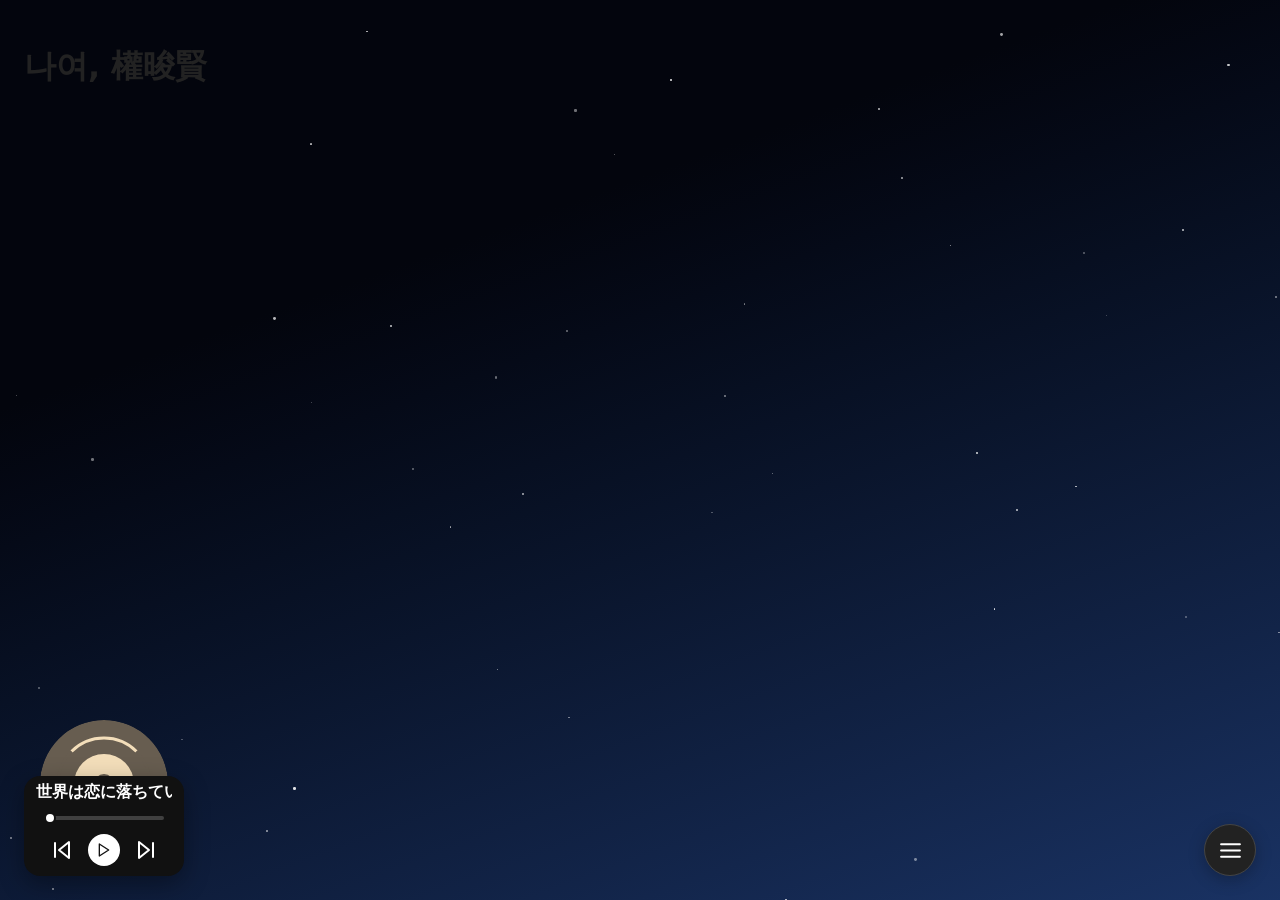
==== commit bcafd552: "Update index.html" ====
--- a/index.html
+++ b/index.html
@@ -166,7 +166,11 @@
             <polygon points="9.75 15.02 15.5 11.75 9.75 8.48 9.75 15.02"></polygon>
           </svg>
         </a>
-        <span class="site-menu-link site-menu-link-empty" aria-hidden="true"></span>
+        <a class="site-menu-link" href="https://github.com/its1jun" target="_blank" rel="noopener" aria-label="Github">
+          <svg viewBox="0 0 24 24" aria-hidden="true">
+                <path d="M12 2C6.48 2 2 6.58 2 12.25c0 4.52 2.87 8.35 6.84 9.7.5.1.68-.22.68-.48v-1.7c-2.78.62-3.37-1.22-3.37-1.22-.46-1.2-1.12-1.52-1.12-1.52-.91-.64.07-.63.07-.63 1.01.07 1.54 1.07 1.54 1.07.9 1.58 2.35 1.12 2.92.86.09-.67.35-1.12.64-1.38-2.22-.26-4.56-1.14-4.56-5.07 0-1.12.39-2.03 1.03-2.75-.1-.26-.45-1.3.1-2.71 0 0 .84-.28 2.75 1.05A9.2 9.2 0 0 1 12 7.04c.85 0 1.7.12 2.49.36 1.91-1.33 2.75-1.05 2.75-1.05.55 1.41.2 2.45.1 2.71.64.72 1.03 1.63 1.03 2.75 0 3.94-2.34 4.81-4.57 5.07.36.32.68.94.68 1.9v2.82c0 .27.18.59.69.48A10.25 10.25 0 0 0 22 12.25C22 6.58 17.52 2 12 2z"></path>
+          </svg>
+        </a>
         <span class="site-menu-link site-menu-link-empty" aria-hidden="true"></span>      
       </div>
       <!-- 메뉴 항목이 생기면 여기에 <div class="site-menu-row">…</div> 를 추가 (볼륨은 플레이어에 있음) -->
--- a/css/site-menu.css
+++ b/css/site-menu.css
@@ -23,8 +23,9 @@
   box-shadow: var(--shadow);
 }
 
-/* 메뉴 아이콘: 버튼 크기의 절반, 선 색은 버튼 글자색(currentColor)을 따라감 */
-.site-menu-toggle svg {
+/* 메뉴/링크 아이콘: 버튼 크기의 절반, 선 색은 버튼 글자색(currentColor)을 따라감 */
+.site-menu-toggle svg,
+.site-menu-link svg {
   flex: none;
   width: 50%;
   height: 50%;
@@ -122,7 +123,38 @@
   cursor: pointer;
 }
 
+/* 링크 모음: 둥근 아이콘 버튼을 가로로 나열
+   칸 너비는 최대 --btn-size 이고, 패널이 좁으면 칸이 같이 작아져서 한 줄에 다 들어감 */
+.site-menu-links {
+  --link-count: 4;   /* 한 줄에 놓을 아이콘 수 (이보다 많으면 다음 줄로 내려감) */
+  display: grid;
+  grid-template-columns: repeat(var(--link-count), minmax(0, var(--btn-size)));
+  gap: var(--gap);
+}
+
+.site-menu-link {
+  display: flex;
+  align-items: center;
+  justify-content: center;
+  box-sizing: border-box;
+  aspect-ratio: 1;   /* 칸 너비에 맞춰 정사각형(원)을 유지 */
+  border-radius: 50%;
+  background: var(--bg-control);
+  color: var(--text-panel);
+}
+
+a.site-menu-link:hover {
+  background: var(--bg-control-hover);
+}
+
+/* 빈 칸: 점선 테두리만 있는 자리 표시 (링크가 아니라 누를 수 없음) */
+.site-menu-link-empty {
+  border: 1px dashed var(--border-panel);
+  background: none;
+}
+
 .site-menu-toggle:focus-visible,
+.site-menu-link:focus-visible,
 .site-menu-range:focus-visible {
   outline: 2px solid var(--text-panel);
   outline-offset: 2px;
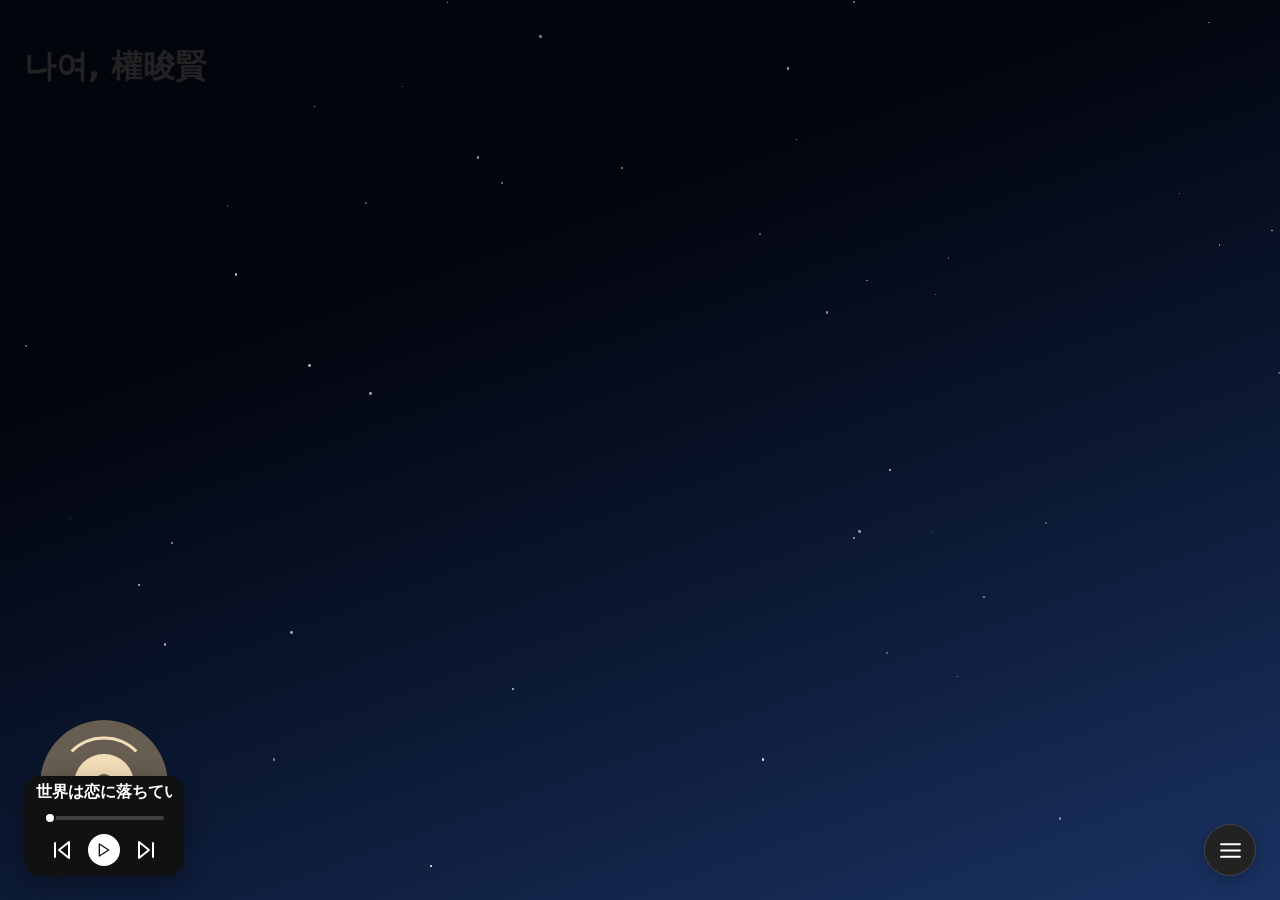
==== commit 4502ccf2: "Update index.html" ====
--- a/index.html
+++ b/index.html
@@ -166,7 +166,7 @@
             <polygon points="9.75 15.02 15.5 11.75 9.75 8.48 9.75 15.02"></polygon>
           </svg>
         </a>
-        <a class="site-menu-link" href="https://github.com/its1jun" target="_blank" rel="noopener" aria-label="Github">
+        <a class="site-menu-link" href="https://github.com/its1jun" target="_blank" rel="noopener noreferrer" aria-label="Github">
           <svg viewBox="0 0 24 24" aria-hidden="true">
                 <path d="M12 2C6.48 2 2 6.58 2 12.25c0 4.52 2.87 8.35 6.84 9.7.5.1.68-.22.68-.48v-1.7c-2.78.62-3.37-1.22-3.37-1.22-.46-1.2-1.12-1.52-1.12-1.52-.91-.64.07-.63.07-.63 1.01.07 1.54 1.07 1.54 1.07.9 1.58 2.35 1.12 2.92.86.09-.67.35-1.12.64-1.38-2.22-.26-4.56-1.14-4.56-5.07 0-1.12.39-2.03 1.03-2.75-.1-.26-.45-1.3.1-2.71 0 0 .84-.28 2.75 1.05A9.2 9.2 0 0 1 12 7.04c.85 0 1.7.12 2.49.36 1.91-1.33 2.75-1.05 2.75-1.05.55 1.41.2 2.45.1 2.71.64.72 1.03 1.63 1.03 2.75 0 3.94-2.34 4.81-4.57 5.07.36.32.68.94.68 1.9v2.82c0 .27.18.59.69.48A10.25 10.25 0 0 0 22 12.25C22 6.58 17.52 2 12 2z"></path>
           </svg>
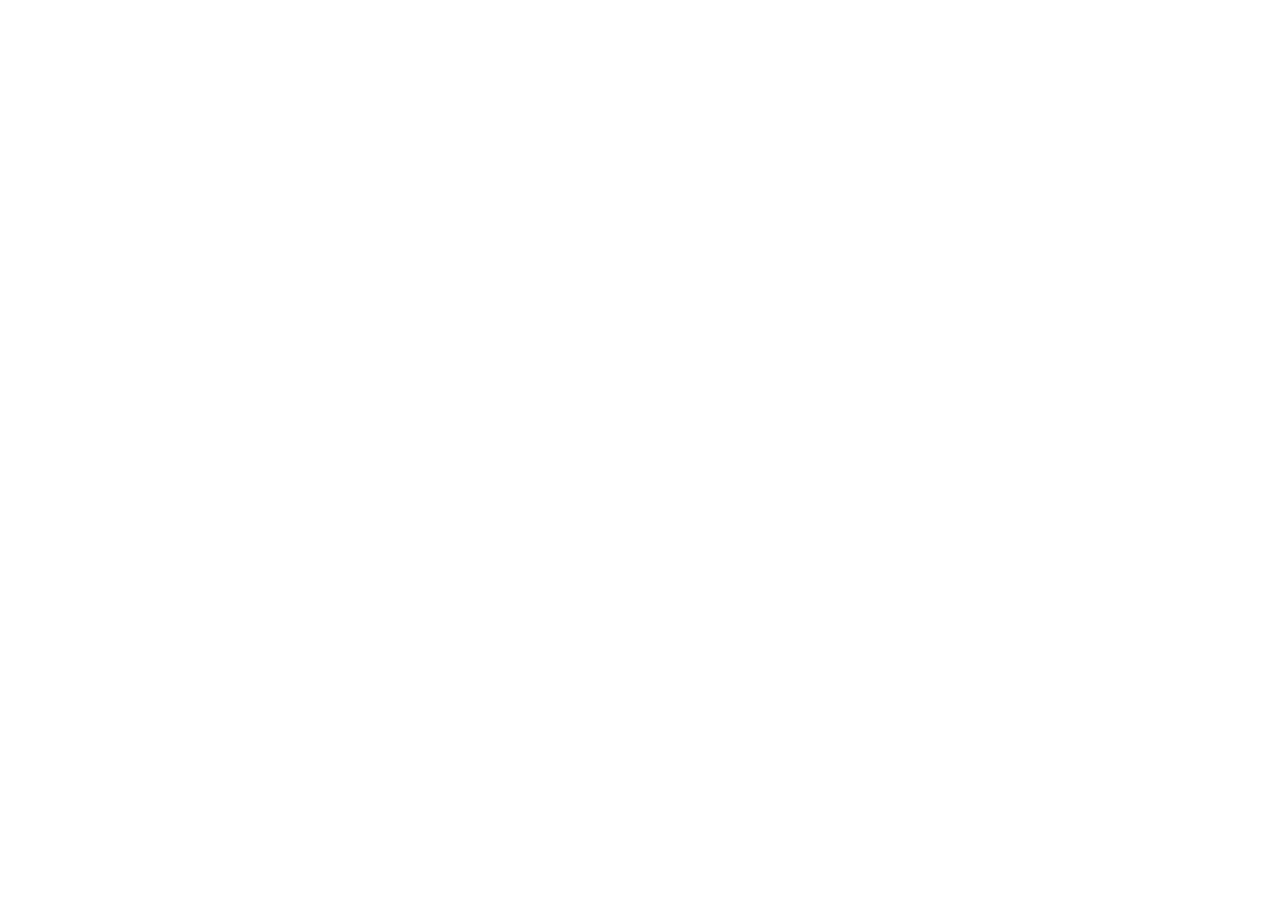
==== commit e9baf2ac: "Update index.html" ====
--- a/index.html
+++ b/index.html
@@ -5,192 +5,23 @@
   <meta name="viewport" content="width=device-width, initial-scale=1">
   <title>its1jun</title>
   <link rel="stylesheet" href="css/base.css">
-  <link rel="stylesheet" href="css/music-player.css">
-  <link rel="stylesheet" href="css/site-menu.css">
   <link rel="stylesheet" href="css/animations.css">
-  <link rel="stylesheet" href="css/Shooting-stars.css">
 </head>
 <body>
 
-  <main>
-    <h1>나여, 權晙賢</h1>
-  </main>
+  <!-- 페이지 내용 자리: js/core/page-router.js 가 주소의 #이름 에 맞는 pages/이름/이름.html 로 채움 -->
+  <main id="page-view"></main>
 
-  <!-- LP판 그림: 한 번만 정의하고 아래에서 <use href="#record-art"> 로 재사용 -->
-  <svg width="0" height="0" style="position:absolute" aria-hidden="true">
-    <symbol id="record-art" viewBox="0 0 128 128">
-      <!-- 검은 판: 바깥 원 -->
-      <circle cx="64" cy="64" r="64" fill="#675D50"></circle>
-      <!-- 안쪽 링: 위/아래는 크림색, 좌/우는 갈색 (회전이 눈에 보이게 함) -->
-      <g fill="none" stroke-width="3">
-        <path d="M31.5 31.5 A46 46 0 0 1 96.5 31.5" stroke="#F3DEBA"></path>
-        <path d="M31.5 96.5 A46 46 0 0 0 96.5 96.5" stroke="#F3DEBA"></path>
-        <path d="M31.5 31.5 A46 46 0 0 0 31.5 96.5" stroke="#675D50"></path>
-        <path d="M96.5 31.5 A46 46 0 0 1 96.5 96.5" stroke="#675D50"></path>
-      </g>
-      <!-- 가운데 라벨 -->
-      <circle cx="64" cy="64" r="30" fill="#F3DEBA"></circle>
-    </symbol>
-  </svg>
+  <!-- 음악 플레이어 (왼쪽 아래): components/music-player/ 를 로더가 이 자리에 채움 -->
+  <div data-component="music-player"></div>
 
-  <!-- 음악 플레이어 (왼쪽 아래). 원본: Uiverse.io by hoshikawamaki 를 일반 CSS로 옮긴 것
-       스타일: css/music-player.css / 동작: js/music-player.js
-       JS가 사용하는 id: player, title, title-track, title-text, title-clone, seek, current, duration,
-                         prev, next, playStatus, list-btn, volume-btn, volume, volume-value, audio
-       상태 클래스(JS가 #player 에 붙였다 뗌): .expanded(펼침) / .is-playing(재생 중) / .volume-open(볼륨 바 열림)
-       클릭으로 펼침/접힘: data-player-toggle 이 붙은 두 요소(위쪽 LP판 / 곡 정보 줄)뿐 -->
-  <div class="player" id="player">
+  <!-- 사이트 메뉴 (오른쪽 아래): components/site-menu/ 를 로더가 이 자리에 채움 -->
+  <div data-component="site-menu"></div>
 
-    <!-- 위쪽 LP판 (접힌 상태에서만 보임). 클릭하면 펼쳐짐 -->
-    <div class="player-record-top" data-player-toggle role="button" tabindex="0"
-         aria-expanded="false" aria-label="플레이어 펼치기">
-      <svg class="record-art record-art-lg anim-spin" viewBox="0 0 128 128"><use href="#record-art"></use></svg>
-      <div class="record-hole record-hole-lg"></div>
-    </div>
+  <!-- 별똥별 배경: components/shooting-stars/ 를 로더가 이 자리에 채움 -->
+  <div data-component="shooting-stars"></div>
 
-    <div class="player-card">
-
-      <!-- 1행: 안쪽 LP판 + 곡 제목 (펼쳤을 때만 보임). 클릭하면 접힘 -->
-      <div class="player-info" data-player-toggle role="button" tabindex="-1"
-           aria-expanded="false" aria-label="플레이어 접기">
-        <div class="player-info-record">
-          <svg class="record-art record-art-sm" viewBox="0 0 128 128"><use href="#record-art"></use></svg>
-          <div class="record-hole record-hole-sm"></div>
-        </div>
-        <div class="player-info-text">
-          <!-- 제목: 바깥 상자(#title)가 넘친 글씨를 가리고, 안의 track 이 왼쪽으로 흐른다.
-               title-clone 은 끊김 없이 이어 보이게 하는 복제본이다. (JS가 같은 글씨를 채움) -->
-          <p class="player-title" id="title">
-            <span class="player-title-track" id="title-track">
-              <span id="title-text">Music Name</span>
-              <span id="title-clone" aria-hidden="true"></span>
-            </span>
-          </p>
-          <!-- 아티스트: 펼쳤을 때만 보임. JS가 playlist 의 artist 를 채움 (없으면 빈 줄은 숨겨짐) -->
-          <p class="player-artist" id="artist"></p>
-        </div>
-      </div>
-
-      <!-- 2행: 재생 바 (시간 표시는 펼쳤을 때만 보임) -->
-      <div class="player-seekrow">
-        <span class="player-time player-time-start" id="current">0:00</span>
-        <input class="player-seek" id="seek" type="range" min="0" max="100" value="0" step="0.1" aria-label="재생 위치">
-        <span class="player-time player-time-end" id="duration">0:00</span>
-      </div>
-
-      <!-- 3행: 버튼들 -->
-      <div class="player-controls">
-
-        <!-- 노래 목록 버튼 (펼쳤을 때만 보임). 누르면 아래에 노래 목록이 열리고 닫힘 -->
-        <button class="player-btn player-btn-side player-btn-list" id="list-btn" type="button"
-                aria-label="노래 목록" aria-expanded="false" aria-controls="player-list">
-          <svg class="icon-muted" viewBox="0 0 24 24">
-            <line x1="8" y1="6" x2="21" y2="6"></line>
-            <line x1="8" y1="12" x2="21" y2="12"></line>
-            <line x1="8" y1="18" x2="21" y2="18"></line>
-            <line x1="3" y1="6" x2="3.01" y2="6"></line>
-            <line x1="3" y1="12" x2="3.01" y2="12"></line>
-            <line x1="3" y1="18" x2="3.01" y2="18"></line>
-          </svg>
-        </button>
-
-        <!-- 이전 곡 -->
-        <div class="player-btn" id="prev">
-          <svg viewBox="0 0 24 24">
-            <polygon points="19 20 9 12 19 4 19 20"></polygon>
-            <line x1="5" y1="19" x2="5" y2="5"></line>
-          </svg>
-        </div>
-
-        <!-- 재생/일시정지: 체크박스가 켜지면 일시정지 아이콘이 보임 -->
-        <label class="player-btn" for="playStatus">
-          <input class="player-check" type="checkbox" id="playStatus">
-          <svg class="icon-play" viewBox="0 0 24 24">
-            <polygon points="5 3 19 12 5 21 5 3"></polygon>
-          </svg>
-          <svg class="icon-pause" viewBox="0 0 24 24">
-            <rect x="6" y="4" width="4" height="16"></rect>
-            <rect x="14" y="4" width="4" height="16"></rect>
-          </svg>
-        </label>
-
-        <!-- 다음 곡 -->
-        <div class="player-btn" id="next">
-          <svg viewBox="0 0 24 24">
-            <polygon points="5 4 15 12 5 20 5 4"></polygon>
-            <line x1="19" y1="5" x2="19" y2="19"></line>
-          </svg>
-        </div>
-
-        <!-- 볼륨 (펼쳤을 때만 보임). 누르면 아래에 볼륨 바가 열리고 닫힘 -->
-        <button class="player-btn player-btn-side player-btn-volume" id="volume-btn" type="button"
-                aria-label="볼륨 조절" aria-expanded="false" aria-controls="player-volume">
-          <svg class="icon-muted" viewBox="0 0 24 24">
-            <polygon points="11 5 6 9 2 9 2 15 6 15 11 19 11 5"></polygon>
-            <path d="M19.07 4.93a10 10 0 0 1 0 14.14M15.54 8.46a5 5 0 0 1 0 7.07"></path>
-          </svg>
-        </button>
-      </div>
-
-      <!-- 4행: 볼륨 바 (볼륨 버튼을 눌렀을 때만 보임) -->
-      <div class="player-volume" id="player-volume">
-        <input class="player-seek" id="volume" type="range" min="0" max="100" value="20" step="1" aria-label="볼륨">
-        <span class="player-volume-value" id="volume-value">20%</span>
-      </div>
-      <!-- 5행: 노래 목록 (노래 목록 버튼을 눌렀을 때만 보임). 항목은 JS가 playlist 로 채움 -->
-      <div class="player-list" id="player-list">
-        <ul id="playlist-items"></ul>
-      </div>
-    </div>
-
-    <audio id="audio" preload="metadata"></audio>
-  </div>
-
-  <!-- 사이트 메뉴 (오른쪽 아래) -->
-  <div class="site-menu">
-    <!-- 열림/닫힘은 JS가 .visible 클래스를 붙였다 떼서 처리함. hidden 속성은 쓰지 말 것 -->
-    <div class="site-menu-panel" id="site-menu-panel">
-      <h2 class="site-menu-heading">Menu</h2>
-      <!-- 링크 모음: 아이콘을 누르면 새 탭으로 이동. href 를 내 주소로 바꿀 것. 빈 칸은 .site-menu-link-empty 한 줄 -->
-      <div class="site-menu-links">
-        <a class="site-menu-link" href="https://www.instagram.com/its1jun/" target="_blank" rel="noopener noreferrer" aria-label="Instagram">
-          <svg viewBox="0 0 24 24" aria-hidden="true">
-            <rect x="2" y="2" width="20" height="20" rx="5" ry="5"></rect>
-            <path d="M16 11.37A4 4 0 1 1 12.63 8 4 4 0 0 1 16 11.37z"></path>
-            <line x1="17.5" y1="6.5" x2="17.51" y2="6.5"></line>
-          </svg>
-        </a>
-        <a class="site-menu-link" href="https://www.youtube.com/channel/UCuUf0NNgPZ88D5F6w5DW98g" target="_blank" rel="noopener noreferrer" aria-label="YouTube">
-          <svg viewBox="0 0 24 24" aria-hidden="true">
-            <path d="M22.54 6.42a2.78 2.78 0 0 0-1.94-2C18.88 4 12 4 12 4s-6.88 0-8.6.46a2.78 2.78 0 0 0-1.94 2A29 29 0 0 0 1 11.75a29 29 0 0 0 .46 5.33A2.78 2.78 0 0 0 3.4 19c1.72.46 8.6.46 8.6.46s6.88 0 8.6-.46a2.78 2.78 0 0 0 1.94-2 29 29 0 0 0 .46-5.25 29 29 0 0 0-.46-5.33z"></path>
-            <polygon points="9.75 15.02 15.5 11.75 9.75 8.48 9.75 15.02"></polygon>
-          </svg>
-        </a>
-        <a class="site-menu-link" href="https://github.com/its1jun" target="_blank" rel="noopener noreferrer" aria-label="Github">
-          <svg viewBox="0 0 24 24" aria-hidden="true">
-                <path d="M12 2C6.48 2 2 6.58 2 12.25c0 4.52 2.87 8.35 6.84 9.7.5.1.68-.22.68-.48v-1.7c-2.78.62-3.37-1.22-3.37-1.22-.46-1.2-1.12-1.52-1.12-1.52-.91-.64.07-.63.07-.63 1.01.07 1.54 1.07 1.54 1.07.9 1.58 2.35 1.12 2.92.86.09-.67.35-1.12.64-1.38-2.22-.26-4.56-1.14-4.56-5.07 0-1.12.39-2.03 1.03-2.75-.1-.26-.45-1.3.1-2.71 0 0 .84-.28 2.75 1.05A9.2 9.2 0 0 1 12 7.04c.85 0 1.7.12 2.49.36 1.91-1.33 2.75-1.05 2.75-1.05.55 1.41.2 2.45.1 2.71.64.72 1.03 1.63 1.03 2.75 0 3.94-2.34 4.81-4.57 5.07.36.32.68.94.68 1.9v2.82c0 .27.18.59.69.48A10.25 10.25 0 0 0 22 12.25C22 6.58 17.52 2 12 2z"></path>
-          </svg>
-        </a>
-        <span class="site-menu-link site-menu-link-empty" aria-hidden="true"></span>      
-      </div>
-      <!-- 메뉴 항목이 생기면 여기에 <div class="site-menu-row">…</div> 를 추가 (볼륨은 플레이어에 있음) -->
-    </div>
-
-    <button class="site-menu-toggle" id="site-menu-toggle" type="button" aria-label="메뉴" aria-expanded="false" aria-controls="site-menu-panel">
-      <!-- 메뉴 아이콘(가로줄 3개). 글자(⚙) 대신 SVG를 써서 기기마다 모양이 달라지지 않게 함 -->
-      <svg viewBox="0 0 24 24" aria-hidden="true">
-        <line x1="3" y1="6" x2="21" y2="6"></line>
-        <line x1="3" y1="12" x2="21" y2="12"></line>
-        <line x1="3" y1="18" x2="21" y2="18"></line>
-      </svg>
-    </button>
-  </div>
-
-<div class="bgx-shooting-stars" aria-hidden="true"></div>
-
-  <script src="js/music-player.js"></script>
-  <script src="js/site-menu.js"></script>
-  <script src="js/shooting-stars.js"></script>
+  <script src="js/core/component-loader.js"></script>
+  <script src="js/core/page-router.js"></script>
 </body>
 </html>
-
